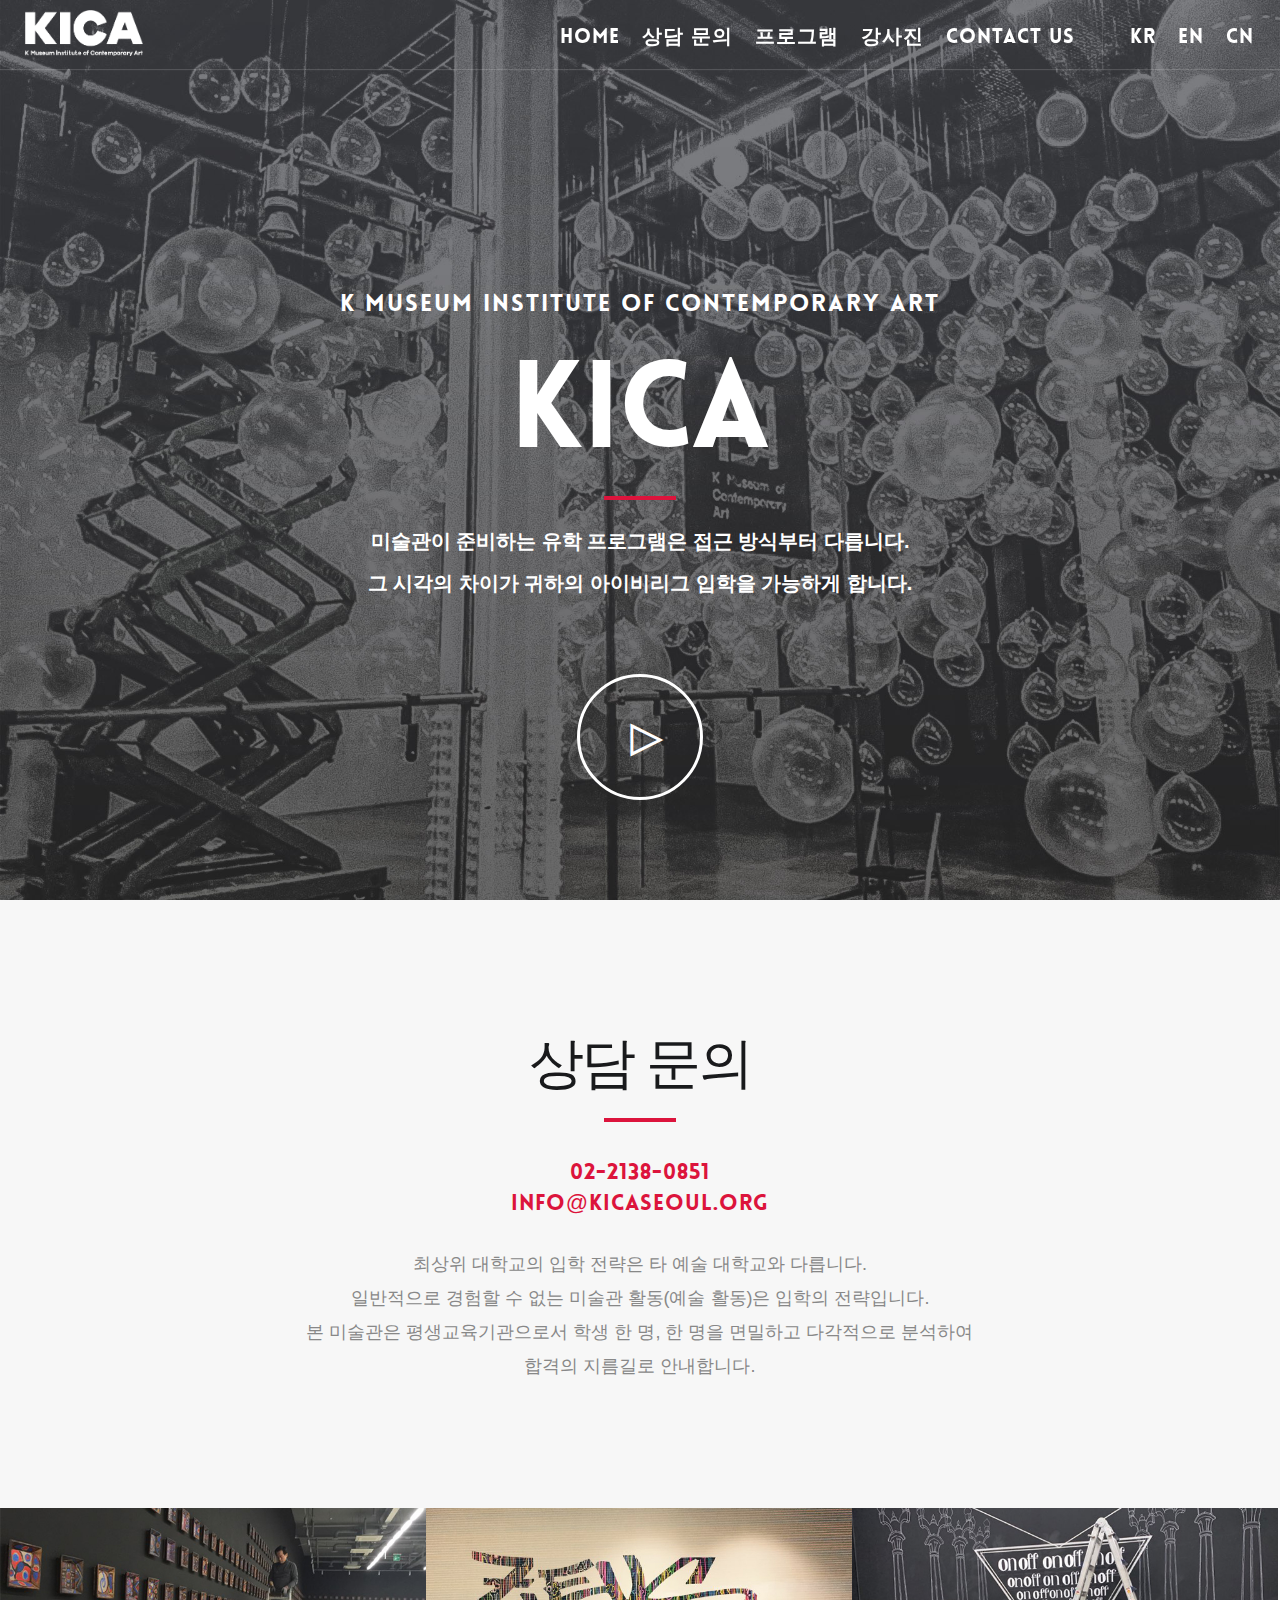
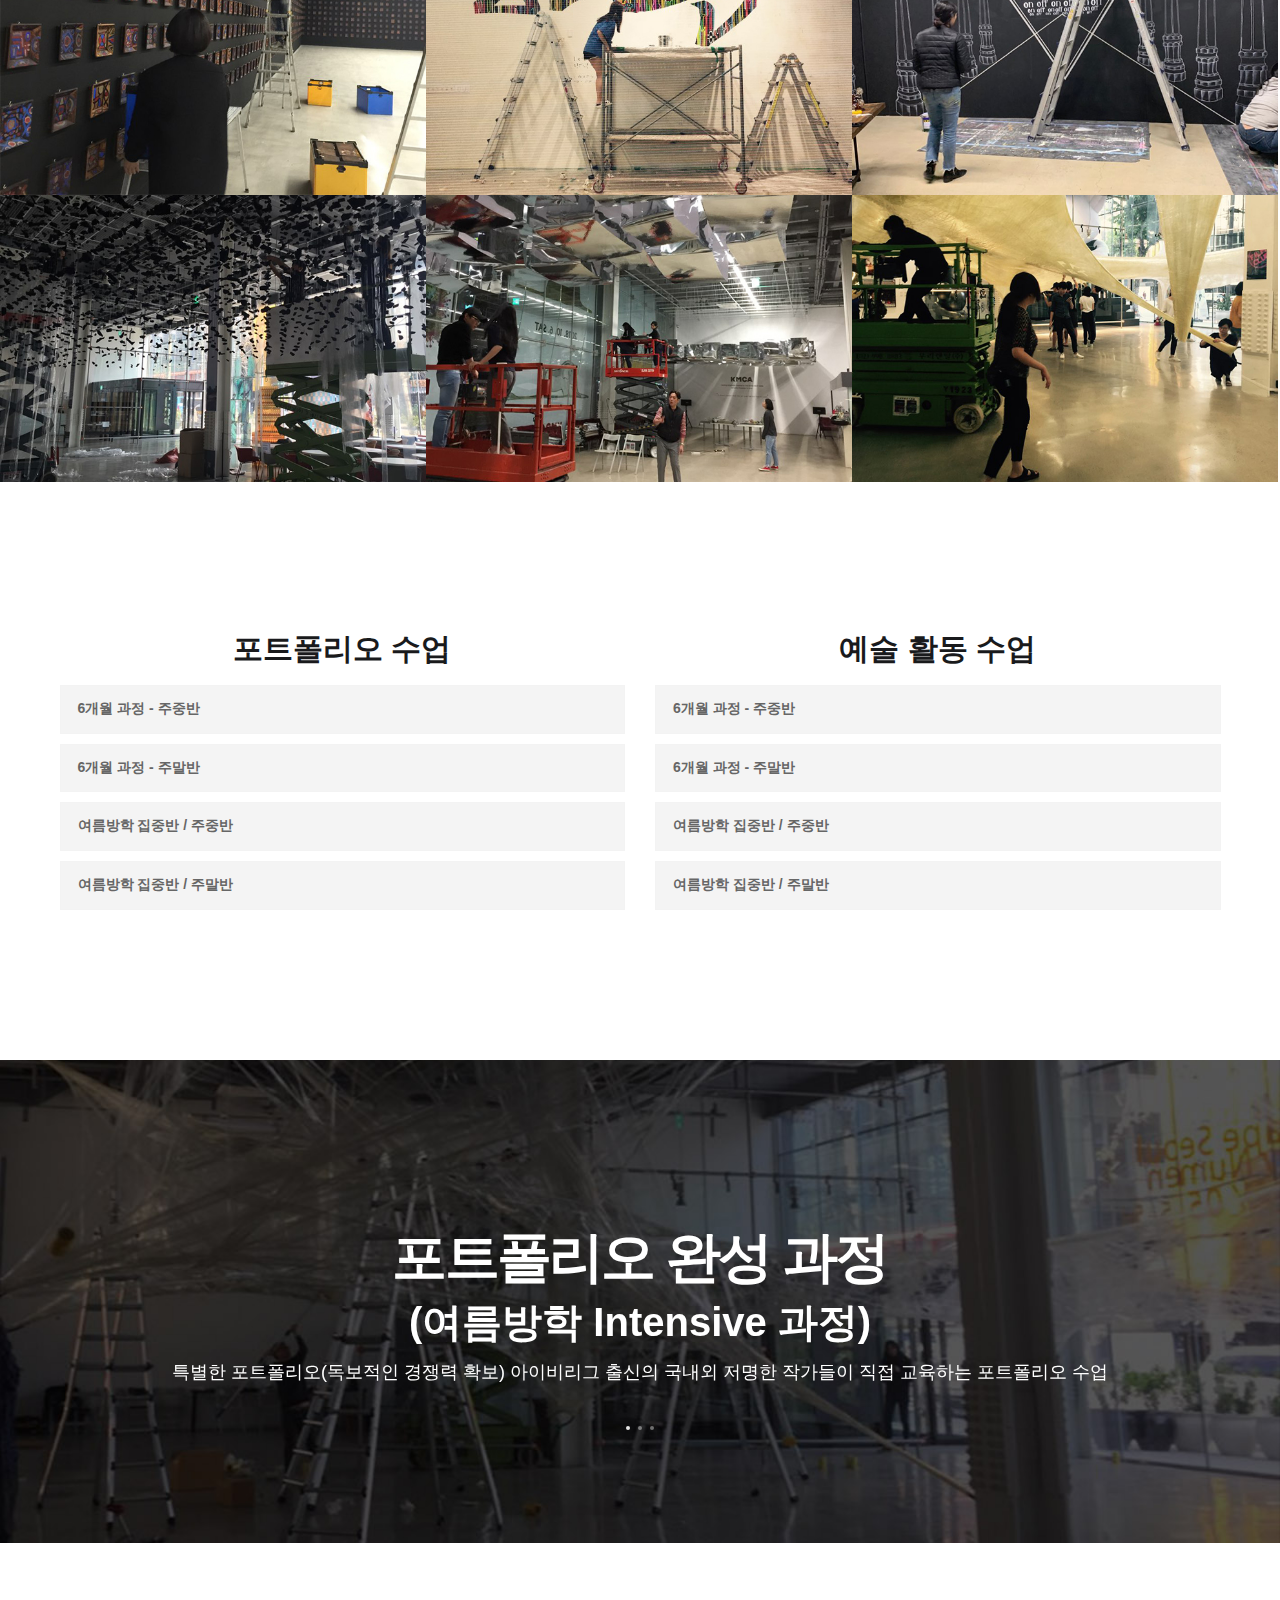
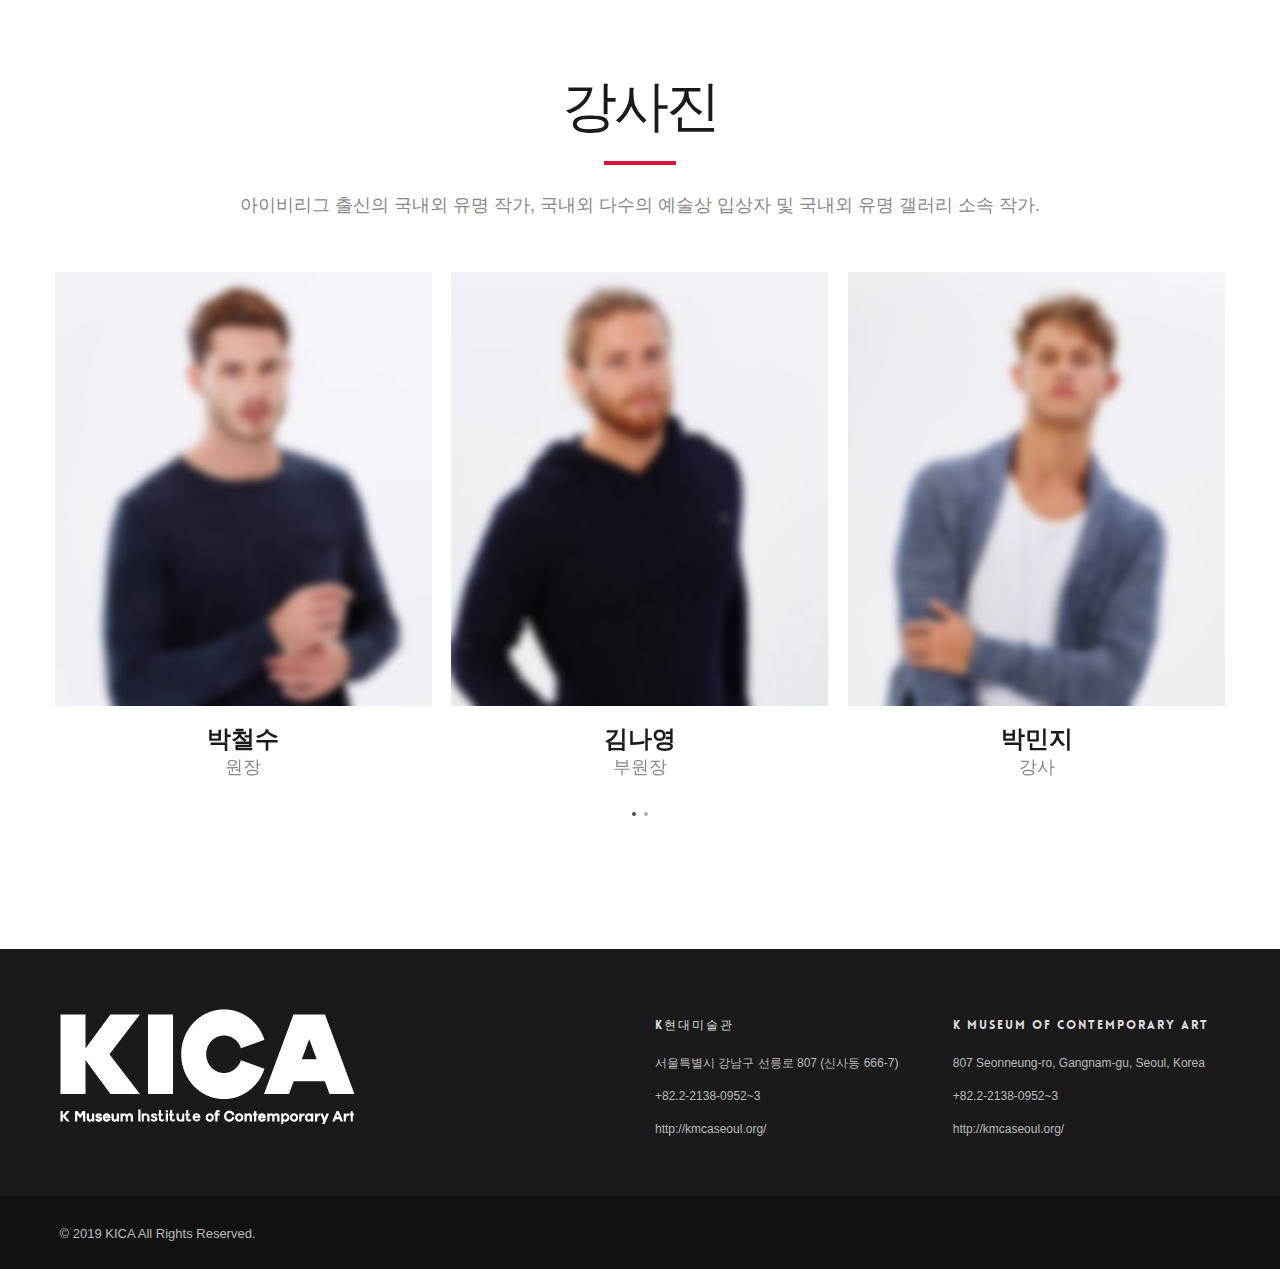
==== index.html @ a3a2d323 "190407 26" ====
<!DOCTYPE html>
<html lang="en">

<head>
  <meta charset="utf-8">
  <meta http-equiv="X-UA-Compatible" content="IE=edge">
  <meta name="viewport" content="width=device-width, initial-scale=1">
  <title>KICA SEOUL</title>
  <link href="img/assets/favicon.png" rel="icon" type="image/png">
  <link href="css/plugins.css" rel="stylesheet" type="text/css">
  <link href="css/theme.css" rel="stylesheet" type="text/css">

  <link href="css/et-line-icons.css" rel="stylesheet" type="text/css">
  <link href="css/themify-icons.css" rel="stylesheet" type="text/css">
  <link href="fonts/lovelo/stylesheet.css" rel="stylesheet" type="text/css">
  <link href='https://fonts.googleapis.com/css?family=Raleway:100,200,300,400%7COpen+Sans:400,300' rel='stylesheet' type='text/css'>
  <link href="css/custom.css" rel="stylesheet" type="text/css">
  <link href="css/colors/blue.css" id="color-scheme" rel="stylesheet" type="text/css">
</head>

<body>

  <!-- Start Header -->
  <nav class="navbar navbar-default fullwidth transparent">
    <div class="container">

      <div class="navbar-header">
        <div class="container">
          <button type="button" class="navbar-toggle collapsed" data-toggle="collapse" data-target="#navbar" aria-expanded="false" aria-controls="navbar">
            <span class="sr-only">Toggle navigation</span>
            <span class="icon-bar top-bar"></span>
            <span class="icon-bar middle-bar"></span>
            <span class="icon-bar bottom-bar"></span>
          </button>
          <a class="navbar-brand" href="#"><img src="img/assets/logo-white.png" class="logo-light" alt="#"><img src="img/assets/logo-black.png" class="logo-dark" alt="#"></a>
        </div>
      </div>

      <div id="navbar" class="navbar-collapse collapse">
        <div class="container">
          <ul class="nav navbar-nav menu-right">
            <li class=""><a href="#hero">HOME</a></li>
            <li class=""><a href="#request">상담 문의</a></li>
            <li class=""><a href="#program">프로그램</a></li>
            <li class=""><a href="#team">강사진</a></li>
            <li class=""><a href="#contact-us">CONTACT US</a></li>
            <li class="nav-separator"></li>
            <li class=""><a href="">KR</a></li>
            <li class=""><a href="">EN</a></li>
            <li class=""><a href="">CN</a></li>
          </ul>

        </div>
      </div>
    </div>
  </nav>
  <!-- End Header -->

  <!-- Page Hero -->
  <section id="hero" class="hero-fullscreen parallax bg-event">
    <div class="hero-container container">
      <div class="hero-content text-center">

        <div class="col-sm-12 mr-auto white text-center pt120 pt0-xs">
          <h5 class="subheading">K MUSEUM INSTITUTE OF CONTEMPORARY ART</h5>
          <h1 class="large mt20 mb20"><span class="bold">KICA</span></h1>
          <hr class="separator mb30">
          <h4 class="mb20 mb0-xs">미술관이 준비하는 유학 프로그램은 접근 방식부터 다릅니다.</h4>
          <h4 class="mb80 mb0-xs">그 시각의 차이가 귀하의 아이비리그 입학을 가능하게 합니다.</h4>
          <a href="https://www.youtube.com/watch?v=yJE7m0VB9oo" class="play-btn popup-video hidden-xs"><i class="ti-control-play"></i></a>
        </div>

      </div>
    </div>
  </section>
  <!-- End Page Hero -->

  <!-- Request -->
  <section id="request" class="pt120 pb120 bg-grey">
    <div class="container">
      <div class="row">
        <div class="col-md-8 mr-auto text-center">
          <h2>상담 문의</h2>
          <hr class="separator">
          <div class="icon-tabs-centered">
            <!-- <div class="col-sm-12 mr-auto text-center">
              <a href="#" class="btn btn-primary btn-lg btn-appear mt20 mb20" style="font-size:16px;font-weight: bold;"><span>신청하기<i class="ion-android-arrow-forward"></i></span></a>
            </div> -->
            <ul id="iconTabs" class="nav nav-tabs nav-tabs-center">
              <li class="active"><a href="#tab-i1" data-toggle="tab"><span>02-2138-0851<br>info@kicaseoul.org</span></a></li>
            </ul>
            <div id="myTabContent" class="tab-content">
              <div class="tab-pane fade active in" id="tab-i1" style="font-size:16px;!important">
                <p>최상위 대학교의 입학 전략은 타 예술 대학교와 다릅니다.</p>
                <p>일반적으로 경험할 수 없는 미술관 활동(예술 활동)은 입학의 전략입니다.</p>
                <p>본 미술관은 평생교육기관으로서 학생 한 명, 한 명을 면밀하고 다각적으로 분석하여
                  <p>합격의 지름길로 안내합니다.</p>
              </div>
            </div>
          </div>
        </div>
      </div>
    </div>
  </section>
  <!-- End Request -->

  <!-- Activity -->
  <section class="p0">
    <div class="container-fluid">
      <div class="row">

        <div class="portfolio-no-gutter-fullwidth cbp" id="js-grid-no-gutter">
          <div class="cbp-item print branding">
            <div class="cbp-caption-defaultWrap">
              <img src="img/portfolio/grid/1.jpg" alt="#">
            </div>
          </div>
          <div class="cbp-item web-design graphic">
            <div class="cbp-caption-defaultWrap">
              <img src="img/portfolio/grid/2.jpg" alt="#">
            </div>
          </div>
          <div class="cbp-item print branding">
            <div class="cbp-caption-defaultWrap">
              <img src="img/portfolio/grid/3.jpg" alt="#">
            </div>
          </div>
          <div class="cbp-item print branding">
            <div class="cbp-caption-defaultWrap">
              <img src="img/portfolio/grid/4.jpg" alt="#">
            </div>
          </div>
          <div class="cbp-item print graphic">
            <div class="cbp-caption-defaultWrap">
              <img src="img/portfolio/grid/5.jpg" alt="#">
            </div>
          </div>
          <div class="cbp-item print branding">
            <div class="cbp-caption-defaultWrap">
              <img src="img/portfolio/grid/6.jpg" alt="#">
            </div>
          </div>

        </div>

      </div>
    </div>
  </section>
  <!-- End Activity -->

  <!-- Program -->
  <section id="program" class="pt100 pb100">
    <div class="container">
      <div class="row">

        <div class="col-md-6 mt40 mb40">
          <div class="text-center mb20">
            <h3 style="font-weight:bold;">포트폴리오 수업</h3>
          </div>
          <div class="panel-group accordian-style1 mb0" id="accordion">
            <!-- First Panel -->

            <div class="panel panel-default">
              <div class="panel-heading">
                <button class="panel-title collapsed" data-toggle="collapse" data-target="#collapse55">
                  6개월 과정 - 주중반
                </button>
              </div>
              <div id="collapse55" class="panel-collapse collapse">
                <div class="panel-body">
                  <table class="tg">
                    <tr>
                      <th class="tg-uqo3">수업</th>
                      <th class="tg-uqo3" colspan="2">기간</th>
                      <th class="tg-uqo3">시간</th>
                      <th class="tg-uqo3">대상</th>
                    </tr>
                    <tr>
                      <td class="tg-baqh">기본 탐구 수업</td>
                      <td class="tg-baqh">5월</td>
                      <td class="tg-baqh">월 - 금</td>
                      <td class="tg-baqh">19:00 - 22:00</td>
                      <td class="tg-baqh"></td>
                    </tr>
                    <tr>
                      <td class="tg-baqh">리서치 및 향상 수업</td>
                      <td class="tg-baqh">6월</td>
                      <td class="tg-baqh">월 - 금</td>
                      <td class="tg-baqh">19:00 - 22:00</td>
                      <td class="tg-baqh"></td>
                    </tr>
                    <tr>
                      <td class="tg-baqh">매체 집중 연구 수업</td>
                      <td class="tg-baqh">7, 8월</td>
                      <td class="tg-baqh">월 - 금</td>
                      <td class="tg-baqh">19:00 - 22:00</td>
                      <td class="tg-baqh"></td>
                    </tr>
                    <tr>
                      <td class="tg-baqh">포트폴리오 수업</td>
                      <td class="tg-baqh">9, 10월</td>
                      <td class="tg-baqh">월 - 금</td>
                      <td class="tg-baqh">19:00 - 22:00</td>
                      <td class="tg-baqh"></td>
                    </tr>
                  </table>
                </div>
              </div>
            </div>

            <!-- Second Panel -->
            <div class="panel panel-default">
              <div class="panel-heading">
                <button class="panel-title collapsed" data-toggle="collapse" data-target="#collapse65">
                  6개월 과정 - 주말반
                </button>
              </div>
              <div id="collapse65" class="panel-collapse collapse">
                <div class="panel-body">
                  <table class="tg">
                    <tr>
                      <th class="tg-uqo3">수업</th>
                      <th class="tg-uqo3" colspan="2">기간</th>
                      <th class="tg-uqo3">시간</th>
                      <th class="tg-uqo3">대상</th>
                    </tr>
                    <tr>
                      <td class="tg-baqh">기본 탐구 수업</td>
                      <td class="tg-baqh">5월</td>
                      <td class="tg-baqh">토, 일</td>
                      <td class="tg-baqh">11:00 - 19:00</td>
                      <td class="tg-baqh"></td>
                    </tr>
                    <tr>
                      <td class="tg-baqh">리서치 및 향상 수업</td>
                      <td class="tg-baqh">6월</td>
                      <td class="tg-baqh">토, 일</td>
                      <td class="tg-baqh">11:00 - 19:00</td>
                      <td class="tg-baqh"></td>
                    </tr>
                    <tr>
                      <td class="tg-baqh">매체 집중 연구 수업</td>
                      <td class="tg-baqh">7, 8월</td>
                      <td class="tg-baqh">토, 일</td>
                      <td class="tg-baqh">11:00 - 19:00</td>
                      <td class="tg-baqh"></td>
                    </tr>
                    <tr>
                      <td class="tg-baqh">포트폴리오 수업</td>
                      <td class="tg-baqh">9, 10월</td>
                      <td class="tg-baqh">토, 일</td>
                      <td class="tg-baqh">11:00 - 19:00</td>
                      <td class="tg-baqh"></td>
                    </tr>
                  </table>
                </div>
              </div>
            </div>

            <!-- Third Panel -->
            <div class="panel panel-default">
              <div class="panel-heading">
                <button class="panel-title collapsed" data-toggle="collapse" data-target="#collapse75">
                  여름방학 집중반 / 주중반
                </button>
              </div>
              <div id="collapse75" class="panel-collapse collapse">
                <div class="panel-body">
                  <table class="tg">
                    <tr>
                      <th class="tg-uqo3">수업</th>
                      <th class="tg-uqo3" colspan="2">기간</th>
                      <th class="tg-uqo3">시간</th>
                      <th class="tg-uqo3">대상</th>
                    </tr>
                    <tr>
                      <td class="tg-baqh">기본 탐구 수업</td>
                      <td class="tg-baqh">7월(2주)</td>
                      <td class="tg-baqh">월 - 금</td>
                      <td class="tg-baqh">19:00 - 23:00</td>
                      <td class="tg-baqh"></td>
                    </tr>
                    <tr>
                      <td class="tg-baqh">리서치 및 향상 수업</td>
                      <td class="tg-baqh">7월(2주)</td>
                      <td class="tg-baqh">월 - 금</td>
                      <td class="tg-baqh">19:00 - 23:00</td>
                      <td class="tg-baqh"></td>
                    </tr>
                    <tr>
                      <td class="tg-baqh">매체 집중 연구 수업</td>
                      <td class="tg-baqh">8월(2주)</td>
                      <td class="tg-baqh">월 - 금</td>
                      <td class="tg-baqh">19:00 - 23:00</td>
                      <td class="tg-baqh"></td>
                    </tr>
                    <tr>
                      <td class="tg-baqh">포트폴리오 수업</td>
                      <td class="tg-baqh">8월(2주)</td>
                      <td class="tg-baqh">월 - 금</td>
                      <td class="tg-baqh">19:00 - 23:00</td>
                      <td class="tg-baqh"></td>
                    </tr>
                  </table>
                </div>
              </div>
            </div>

            <!-- Fourth Panel -->
            <div class="panel panel-default">
              <div class="panel-heading">
                <button class="panel-title collapsed" data-toggle="collapse" data-target="#collapse85">
                  여름방학 집중반 / 주말반
                </button>
              </div>
              <div id="collapse85" class="panel-collapse collapse">
                <div class="panel-body">
                  <table class="tg">
                    <tr>
                      <th class="tg-uqo3">수업</th>
                      <th class="tg-uqo3" colspan="2">기간</th>
                      <th class="tg-uqo3">시간</th>
                      <th class="tg-uqo3">대상</th>
                    </tr>
                    <tr>
                      <td class="tg-baqh">기본 탐구 수업</td>
                      <td class="tg-baqh">7월(2주)</td>
                      <td class="tg-baqh">토, 일</td>
                      <td class="tg-baqh">10:00 - 20:00</td>
                      <td class="tg-baqh"></td>
                    </tr>
                    <tr>
                      <td class="tg-baqh">리서치 및 향상 수업</td>
                      <td class="tg-baqh">7월(2주)</td>
                      <td class="tg-baqh">토, 일</td>
                      <td class="tg-baqh">10:00 - 20:00</td>
                      <td class="tg-baqh"></td>
                    </tr>
                    <tr>
                      <td class="tg-baqh">매체 집중 연구 수업</td>
                      <td class="tg-baqh">8월(2주)</td>
                      <td class="tg-baqh">토, 일</td>
                      <td class="tg-baqh">10:00 - 20:00</td>
                      <td class="tg-baqh"></td>
                    </tr>
                    <tr>
                      <td class="tg-baqh">포트폴리오 수업</td>
                      <td class="tg-baqh">8월(2주)</td>
                      <td class="tg-baqh">토, 일</td>
                      <td class="tg-baqh">10:00 - 20:00</td>
                      <td class="tg-baqh"></td>
                    </tr>
                  </table>
                </div>
              </div>
            </div>
          </div>

        </div>

        <div class="col-md-6 mt40 mb40">
          <div class="panel-group accordian-style1 mb0" id="accordion">
            <div class="text-center mb20">
              <h3 style="font-weight:bold;">예술 활동 수업</h3>
            </div>
            <!-- First Panel -->
            <div class="panel panel-default">
              <div class="panel-heading">
                <button class="panel-title collapsed" data-toggle="collapse" data-target="#collapseOne">
                  6개월 과정 - 주중반
                </button>
              </div>
              <div id="collapseOne" class="panel-collapse collapse">
                <div class="panel-body">
                  <table class="tg">
                    <tr>
                      <th class="tg-uqo3">수업</th>
                      <th class="tg-uqo3" colspan="2">기간</th>
                      <th class="tg-uqo3">시간</th>
                      <th class="tg-uqo3">대상</th>
                    </tr>
                    <tr>
                      <td class="tg-baqh">인턴쉽 수업</td>
                      <td class="tg-baqh">5월</td>
                      <td class="tg-baqh">화</td>
                      <td class="tg-baqh">22:00 - 23:00</td>
                      <td class="tg-baqh"></td>
                    </tr>
                    <tr>
                      <td class="tg-baqh">도슨트 수업</td>
                      <td class="tg-baqh">6월</td>
                      <td class="tg-baqh">목</td>
                      <td class="tg-baqh">22:00 - 23:00</td>
                      <td class="tg-baqh"></td>
                    </tr>
                    <tr>
                      <td class="tg-baqh">전시참여 수업</td>
                      <td class="tg-baqh">7, 8월</td>
                      <td class="tg-baqh">월, 수</td>
                      <td class="tg-baqh">22:00 - 23:00</td>
                      <td class="tg-baqh"></td>
                    </tr>
                    <tr>
                      <td class="tg-baqh">전시 기획 수업</td>
                      <td class="tg-baqh">9, 10월</td>
                      <td class="tg-baqh">금</td>
                      <td class="tg-baqh">22:00 - 23:00</td>
                      <td class="tg-baqh"></td>
                    </tr>
                  </table>
                </div>
              </div>
            </div>

            <!-- Second Panel -->
            <div class="panel panel-default">
              <div class="panel-heading">
                <button class="panel-title collapsed" data-toggle="collapse" data-target="#collapseTwo">
                  6개월 과정 - 주말반
                </button>
              </div>
              <div id="collapseTwo" class="panel-collapse collapse">
                <div class="panel-body">
                  <table class="tg">
                    <tr>
                      <th class="tg-uqo3">수업</th>
                      <th class="tg-uqo3" colspan="2">기간</th>
                      <th class="tg-uqo3">시간</th>
                      <th class="tg-uqo3">대상</th>
                    </tr>
                    <tr>
                      <td class="tg-baqh">인턴쉽 수업</td>
                      <td class="tg-baqh">5월</td>
                      <td class="tg-baqh">토</td>
                      <td class="tg-baqh">19:00 - 20:00</td>
                      <td class="tg-baqh"></td>
                    </tr>
                    <tr>
                      <td class="tg-baqh">도슨트 수업</td>
                      <td class="tg-baqh">6월</td>
                      <td class="tg-baqh">일</td>
                      <td class="tg-baqh">19:00 - 20:00</td>
                      <td class="tg-baqh"></td>
                    </tr>
                    <tr>
                      <td class="tg-baqh">전시참여 수업</td>
                      <td class="tg-baqh">7, 8월</td>
                      <td class="tg-baqh">토</td>
                      <td class="tg-baqh">19:00 - 20:00</td>
                      <td class="tg-baqh"></td>
                    </tr>
                    <tr>
                      <td class="tg-baqh">전시 기획 수업</td>
                      <td class="tg-baqh">9, 10월</td>
                      <td class="tg-baqh">일</td>
                      <td class="tg-baqh">19:00 - 20:00</td>
                      <td class="tg-baqh"></td>
                    </tr>
                  </table>
                </div>
              </div>
            </div>

            <!-- Third Panel -->
            <div class="panel panel-default">
              <div class="panel-heading">
                <button class="panel-title collapsed" data-toggle="collapse" data-target="#collapseThree">
                  여름방학 집중반 / 주중반
                </button>
              </div>
              <div id="collapseThree" class="panel-collapse collapse">
                <div class="panel-body">
                  <table class="tg">
                    <tr>
                      <th class="tg-uqo3">수업</th>
                      <th class="tg-uqo3" colspan="2">기간</th>
                      <th class="tg-uqo3">시간</th>
                      <th class="tg-uqo3">대상</th>
                    </tr>
                    <tr>
                      <td class="tg-baqh">인턴쉽 수업</td>
                      <td class="tg-baqh">7, 8월</td>
                      <td class="tg-baqh">화</td>
                      <td class="tg-baqh">18:00 - 19:00</td>
                      <td class="tg-baqh"></td>
                    </tr>
                    <tr>
                      <td class="tg-baqh">도슨트 수업</td>
                      <td class="tg-baqh">7, 8월</td>
                      <td class="tg-baqh">목</td>
                      <td class="tg-baqh">18:00 - 19:00</td>
                      <td class="tg-baqh"></td>
                    </tr>
                    <tr>
                      <td class="tg-baqh">전시참여 수업</td>
                      <td class="tg-baqh">7, 8월</td>
                      <td class="tg-baqh">월, 수</td>
                      <td class="tg-baqh">18:00 - 19:00</td>
                      <td class="tg-baqh"></td>
                    </tr>
                    <tr>
                      <td class="tg-baqh">전시 기획 수업</td>
                      <td class="tg-baqh">7, 8월</td>
                      <td class="tg-baqh">금</td>
                      <td class="tg-baqh">18:00 - 19:00</td>
                      <td class="tg-baqh"></td>
                    </tr>
                  </table>




                </div>
              </div>
            </div>

            <!-- Fourth Panel -->
            <div class="panel panel-default">
              <div class="panel-heading">
                <button class="panel-title collapsed" data-toggle="collapse" data-target="#collapseFour">
                  여름방학 집중반 / 주말반
                </button>
              </div>
              <div id="collapseFour" class="panel-collapse collapse">
                <div class="panel-body">
                  <table class="tg">
                    <tr>
                      <th class="tg-uqo3">수업</th>
                      <th class="tg-uqo3" colspan="2">기간</th>
                      <th class="tg-uqo3">시간</th>
                      <th class="tg-uqo3">대상</th>
                    </tr>
                    <tr>
                      <td class="tg-baqh">인턴쉽 수업</td>
                      <td class="tg-baqh">7, 8월</td>
                      <td class="tg-baqh">토</td>
                      <td class="tg-baqh">20:00 - 21:00</td>
                      <td class="tg-baqh"></td>
                    </tr>
                    <tr>
                      <td class="tg-baqh">도슨트 수업</td>
                      <td class="tg-baqh">7, 8월</td>
                      <td class="tg-baqh">일</td>
                      <td class="tg-baqh">20:00 - 21:00</td>
                      <td class="tg-baqh"></td>
                    </tr>
                    <tr>
                      <td class="tg-baqh">전시참여 수업</td>
                      <td class="tg-baqh">7, 8월</td>
                      <td class="tg-baqh">토</td>
                      <td class="tg-baqh">20:00 - 21:00</td>
                      <td class="tg-baqh"></td>
                    </tr>
                    <tr>
                      <td class="tg-baqh">전시 기획 수업</td>
                      <td class="tg-baqh">7, 8월</td>
                      <td class="tg-baqh">일</td>
                      <td class="tg-baqh">20:00 - 21:00</td>
                      <td class="tg-baqh"></td>
                    </tr>
                  </table>
                </div>
              </div>
            </div>

          </div>
        </div>

      </div>
    </div>

  </section>
  <!-- End Program -->

  <!-- Course -->
  <section class="parallax bg-app">
    <div class="container">
      <div class="row">
        <div class="col-md-10 mr-auto">
          <div class="testimonials white owl-carousel">
            <div>
              <h2 class="mb10">포트폴리오 완성 과정</h2>
              <h3>(여름방학 Intensive 과정)</h3>
              <p>특별한 포트폴리오(독보적인 경쟁력 확보) 아이비리그 출신의 국내외 저명한 작가들이 직접 교육하는 포트폴리오 수업</p>
            </div>
            <div>
              <h2 class="mb10">EIP (EXIBITION INSIDER PROGRAM)</h2>
              <p>KMCA 에서만 가능한 대외활동, EIP 대외활동 전시회를 직접 기획하고, 작가로 출품할 수 있는 특별한 활동을 제공합니다.</p>
            </div>
            <div>
              <h2 class="mb10">입학 이후 관리</h2>
              <p>우리 학생이 동시대의 예술작가로 데뷔하게 됩니다. 단순히 입학까지가 목표가 아닌 입학 이후의 학과 과정의 모든 전반적인 설계를 도와드립니다. 입학 후 방학시즌에 미술관에서 실시하는 인턴쉽, 도슨트 프로그램을 통해 활발한 직업 활동의 기회를 드립니다. 이는 향후 졸업 이후의 인생의 방향까지 설계 및 책임을 지고자 합니다.</p>
            </div>
          </div>
        </div>

      </div>
    </div>
  </section>
  <!-- End Course -->

  <!-- Team -->
  <section id="team" class="pt130 pb120">
    <div class="container">
      <div class="row">

        <div class="col-md-12 section-heading">
          <h2>강사진</h2>
          <hr class="separator">
          <p>아이비리그 출신의 국내외 유명 작가, 국내외 다수의 예술상 입상자 및 국내외 유명 갤러리 소속 작가.</p>
        </div>

        <div class="team-slider owl-carousel dark-pagination event-speakers">
          <div class="team">
            <div class="team-container">
              <div class="team-image">
                <img src="img/team/1.jpg" class="img-responsive" alt="" />
              </div>

            </div>
            <h4>박철수</h4>
            <p>원장</p>
          </div>
          <div class="team">
            <div class="team-container">
              <div class="team-image">
                <img src="img/team/2.jpg" class="img-responsive" alt="" />
              </div>
            </div>
            <h4>김나영</h4>
            <p>부원장</p>
          </div>
          <div class="team">
            <div class="team-container">
              <div class="team-image">
                <img src="img/team/3.jpg" class="img-responsive" alt="" />
              </div>
            </div>
            <h4>박민지</h4>
            <p>강사</p>
          </div>
          <div class="team">
            <div class="team-container">
              <div class="team-image">
                <img src="img/team/4.jpg" class="img-responsive" alt="" />
              </div>
            </div>
            <h4>김수현</h4>
            <p>강사</p>
          </div>
          <div class="team">
            <div class="team-container">
              <div class="team-image">
                <img src="img/team/5.jpg" class="img-responsive" alt="" />
              </div>
            </div>
            <h4>박재욱</h4>
            <p>강사</p>
          </div>
          <div class="team">
            <div class="team-container">
              <div class="team-image">
                <img src="img/team/6.jpg" class="img-responsive" alt="" />
              </div>
            </div>
            <h4>김설희</h4>
            <p>강사</p>
          </div>

        </div>

      </div>
    </div>
  </section>
  <!-- End Team -->

  <section id="contact-us">
    <!-- Footer One -->
    <footer id="footer-1">
      <div class="footer-columns">
        <div class="container">
          <div class="row">
            <div class="col-md-3">
              <img src="img/assets/logo-white.png" class="logo-light" alt="#">
            </div>
            <div class="col-md-3"></div>
            <div class="col-md-3">
              <h4 class="subheading">K현대미술관</h4>
              <p>서울특별시 강남구 선릉로 807 (신사동 666-7)</p>
              <p>+82.2-2138-0952~3</p>
              <p>http://kmcaseoul.org/</p>
            </div>
            <div class="col-md-3">
              <h4 class="subheading">K Museum of Contemporary Art</h4>
              <p>807 Seonneung-ro, Gangnam-gu, Seoul, Korea</p>
              <p>+82.2-2138-0952~3</p>
              <p>http://kmcaseoul.org/</p>
            </div>
          </div>
        </div>
      </div>

      <div class="footer-copyright">
        <div class="container">
          <div class="row">

            <div class="col-md-6 col-sm-12">
              <p>© 2019 <a href="index.html" class="logo">KICA</a> All Rights Reserved. </p>
            </div>
            <div class="col-md-6 col-sm-12">
              <ul class="social-icons">
                <li><a href="#"><i class="icon ion-social-facebook"></i></a></li>
                <li><a href="#"><i class="icon ion-social-youtube"></i></a></li>
                <li><a href="#"><i class="icon ion-social-instagram"></i></a></li>
              </ul>
            </div>
          </div>
        </div>
      </div>
    </footer>
  </section>

  <!-- End Footer One -->

  <!-- Start Back To Top -->
  <a id="back-to-top"><i class="icon ion-chevron-up"></i></a>
  <!-- End Back To Top -->

  <!-- Scripts -->
  <script src="js/jquery.min.js"></script>
  <script src="js/plugins.js"></script>
  <script src="js/scripts.js"></script>
  <script>
    $("nav").find("a").click(function(e) {
      e.preventDefault();
      var section = $(this).attr("href");
      $("html, body").animate({
        scrollTop: $(section).offset().top
      });
    });
  </script>
</body>

</html>
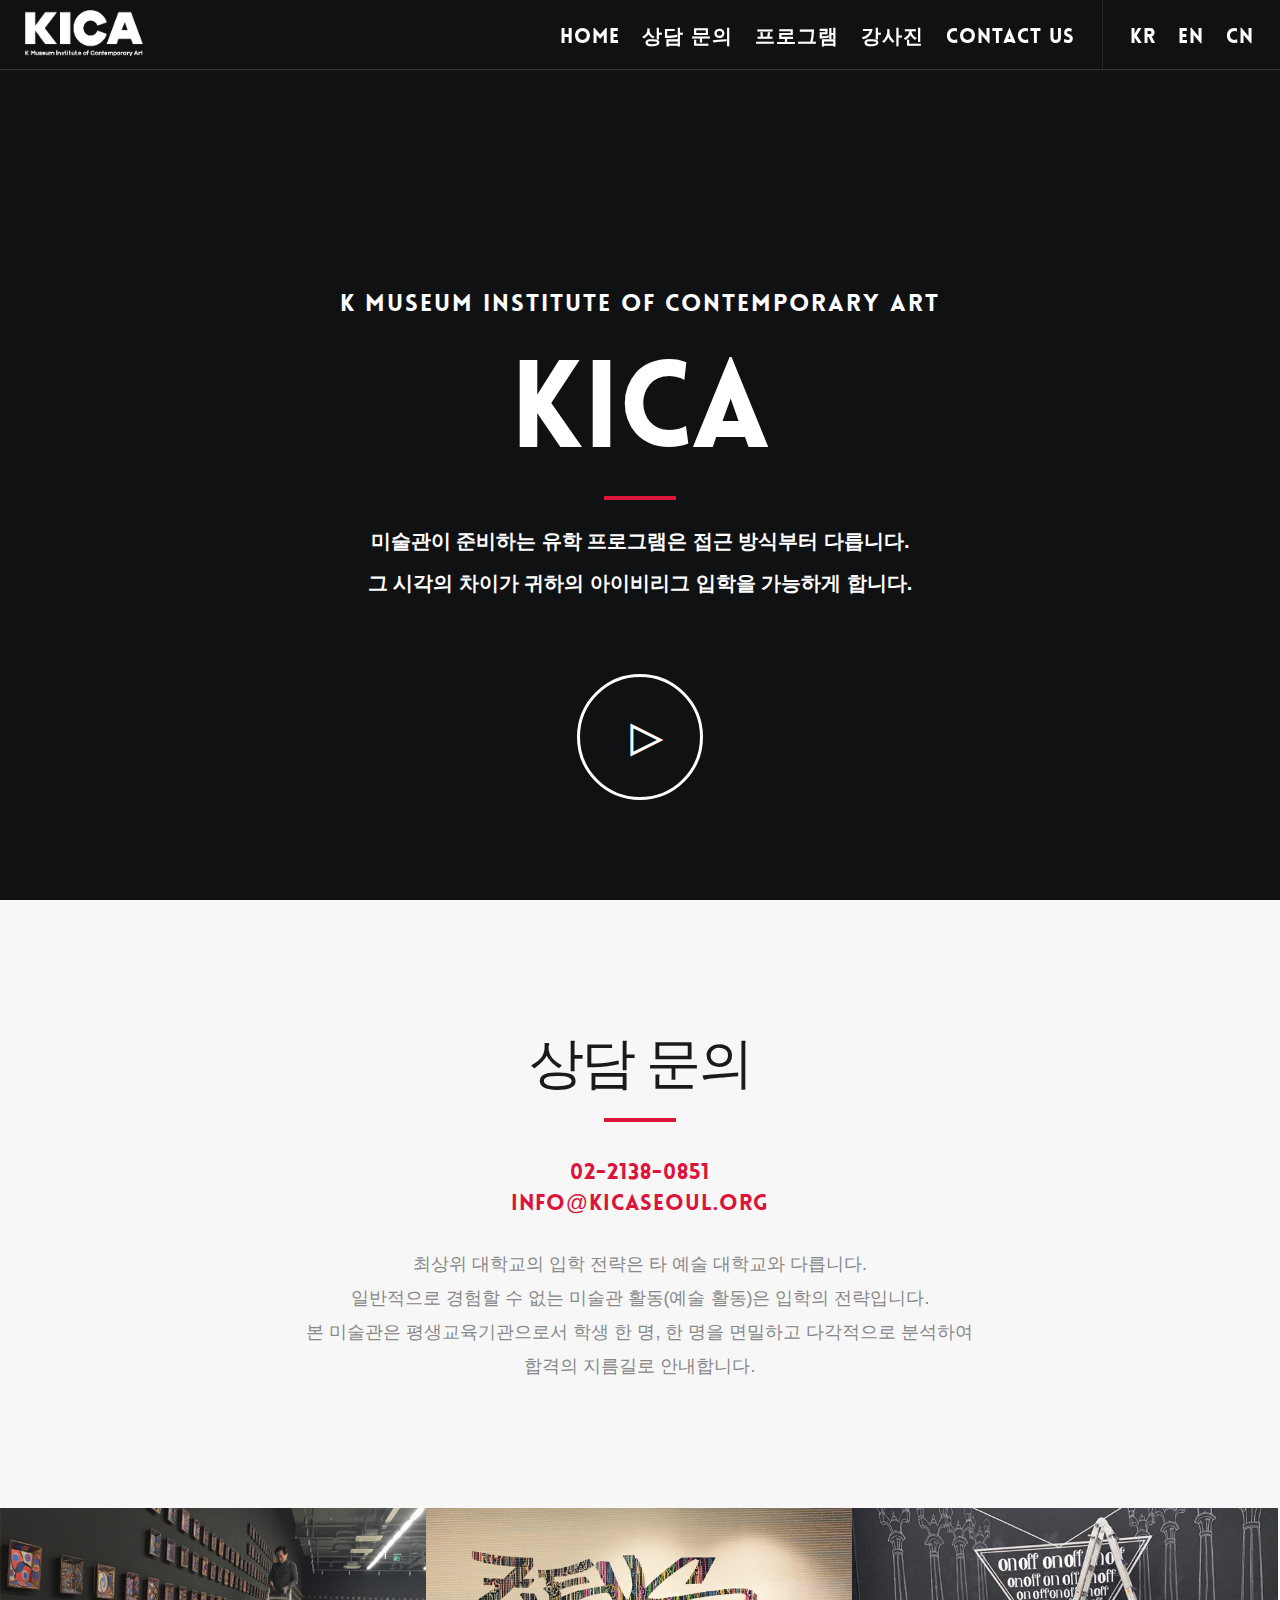
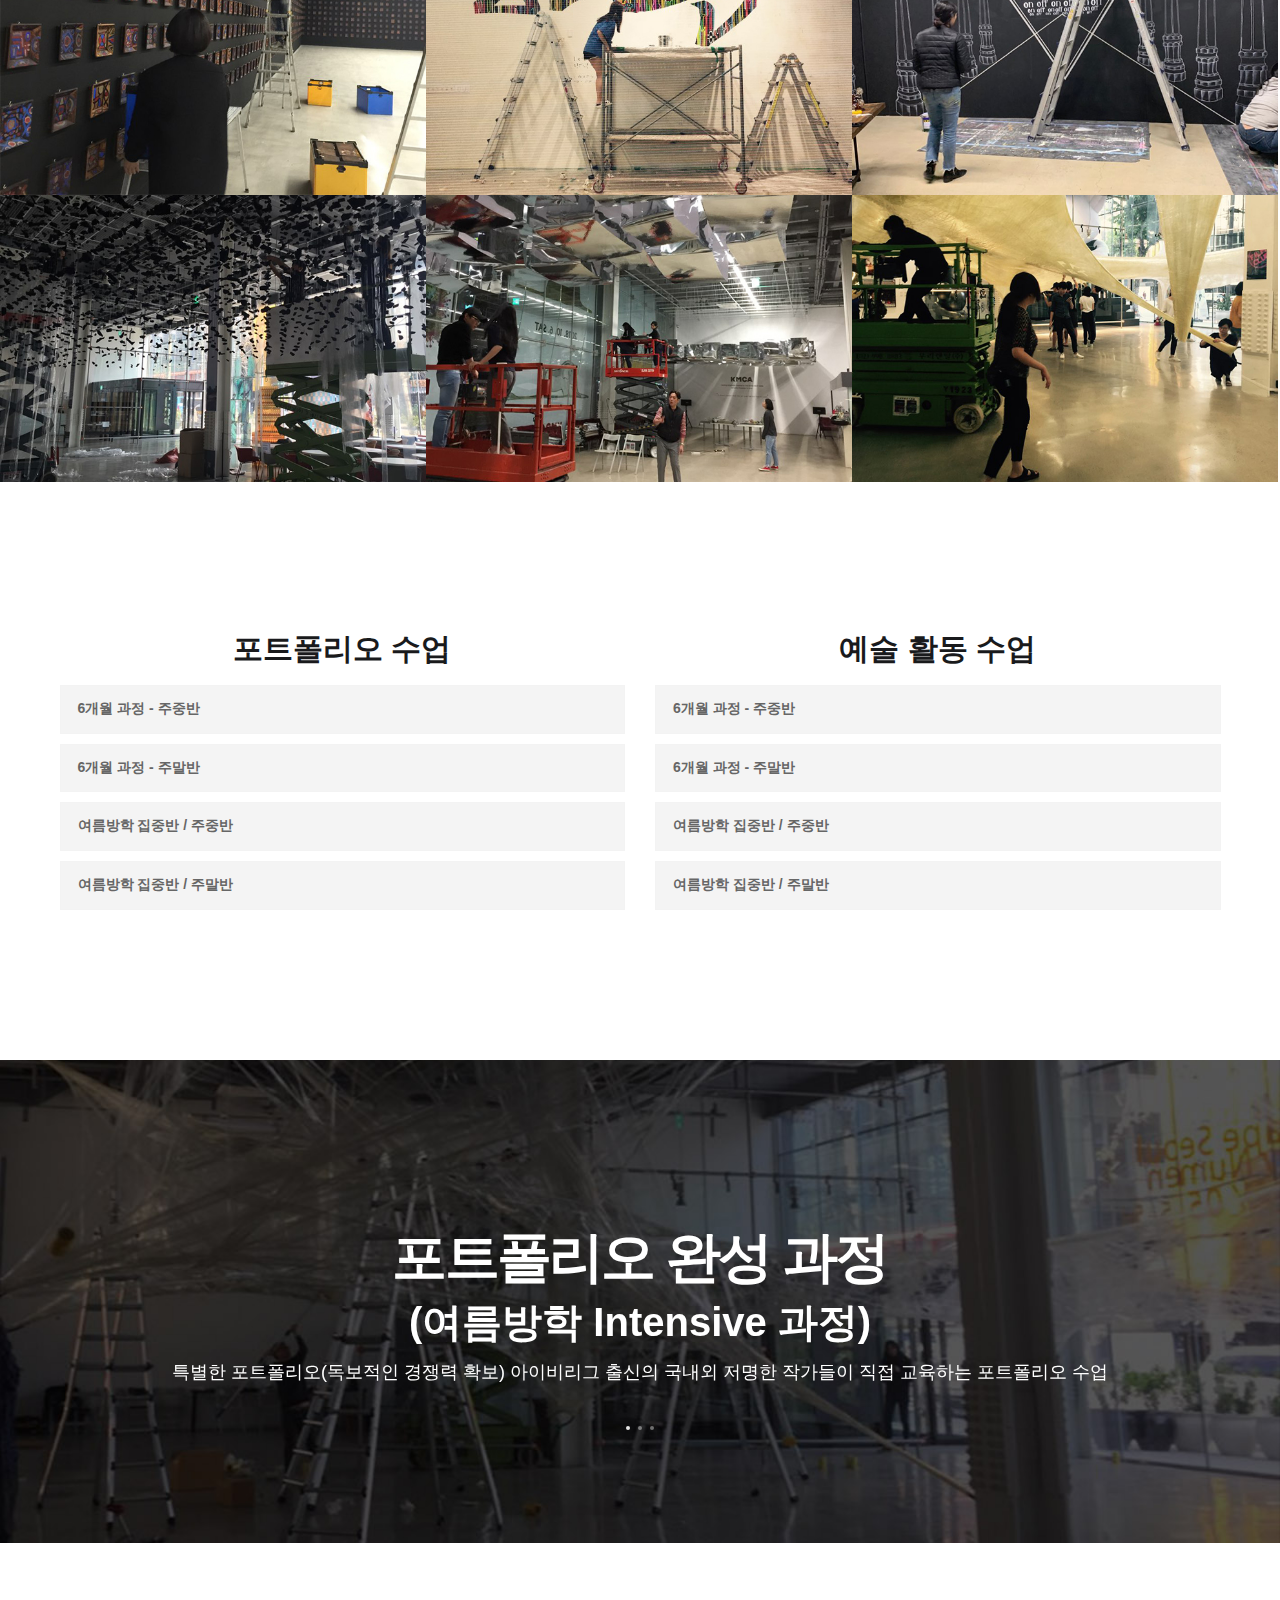
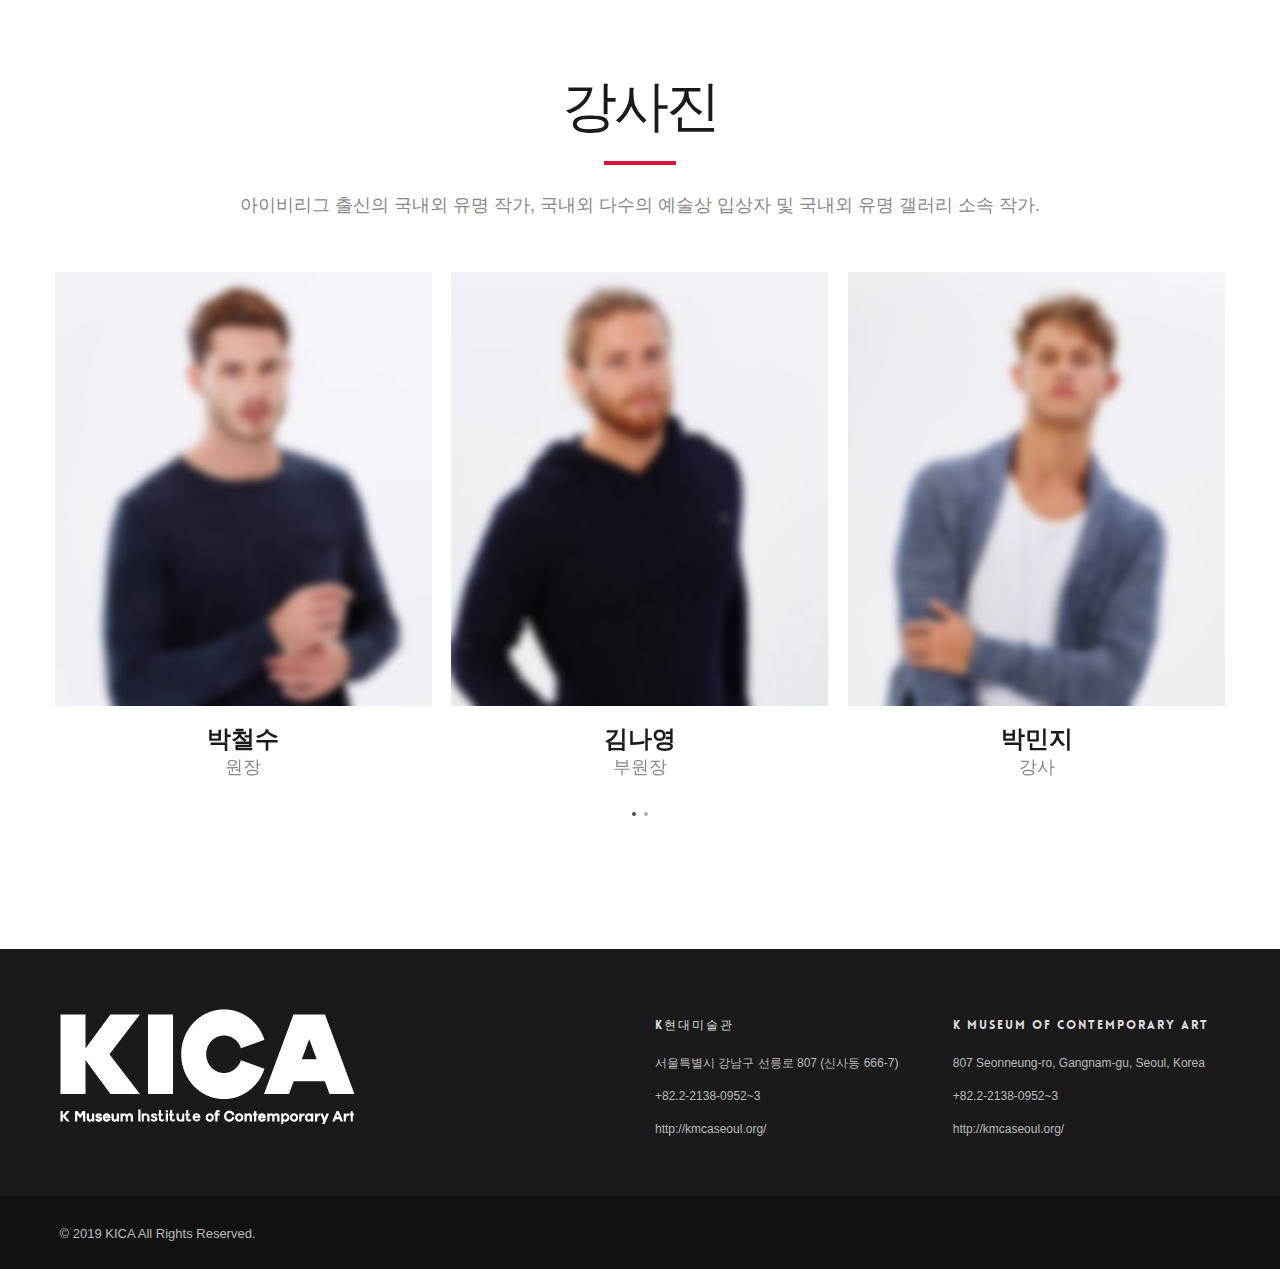
==== commit 38c63a70: "20190408 2" ====
--- a/index.html
+++ b/index.html
@@ -57,7 +57,7 @@
   <!-- End Header -->
 
   <!-- Page Hero -->
-  <section id="hero" class="hero-fullscreen parallax bg-event">
+  <section id="hero" class="hero-fullscreen parallax">
     <div class="hero-container container">
       <div class="hero-content text-center">
 
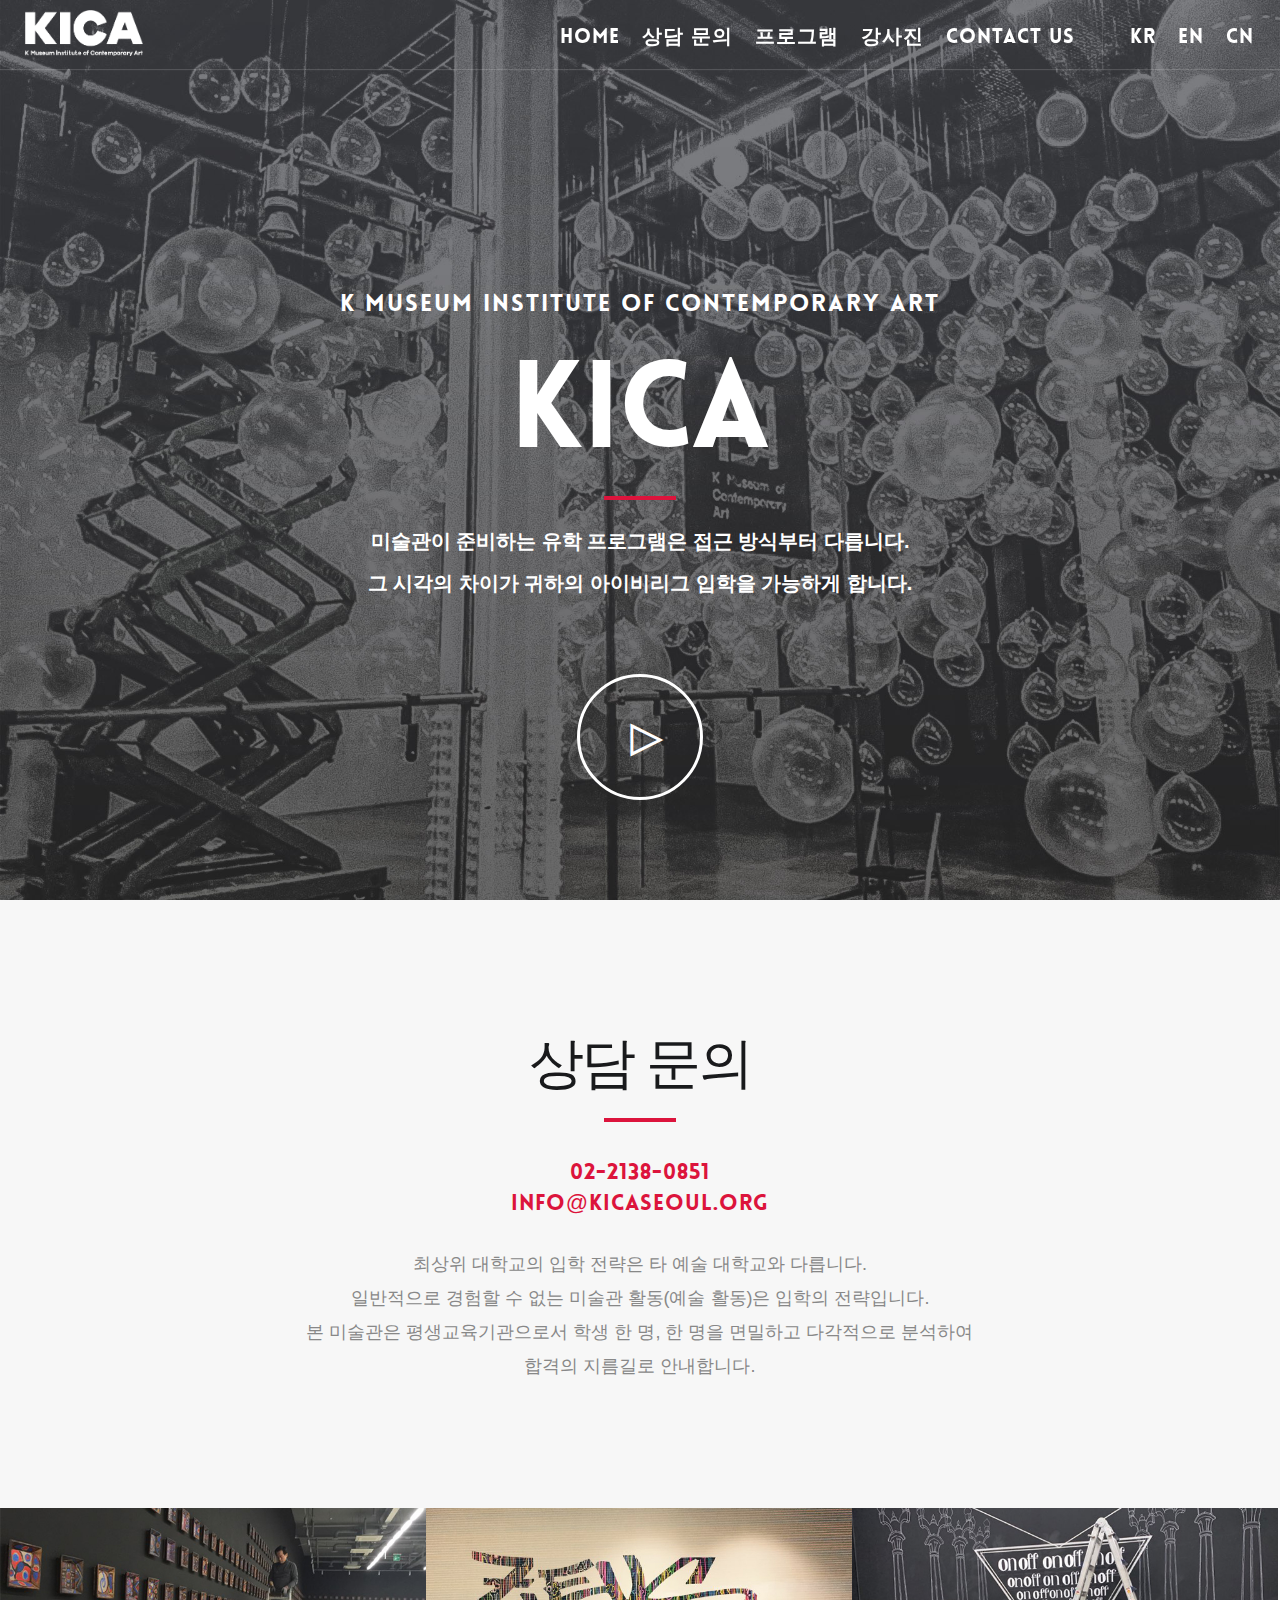
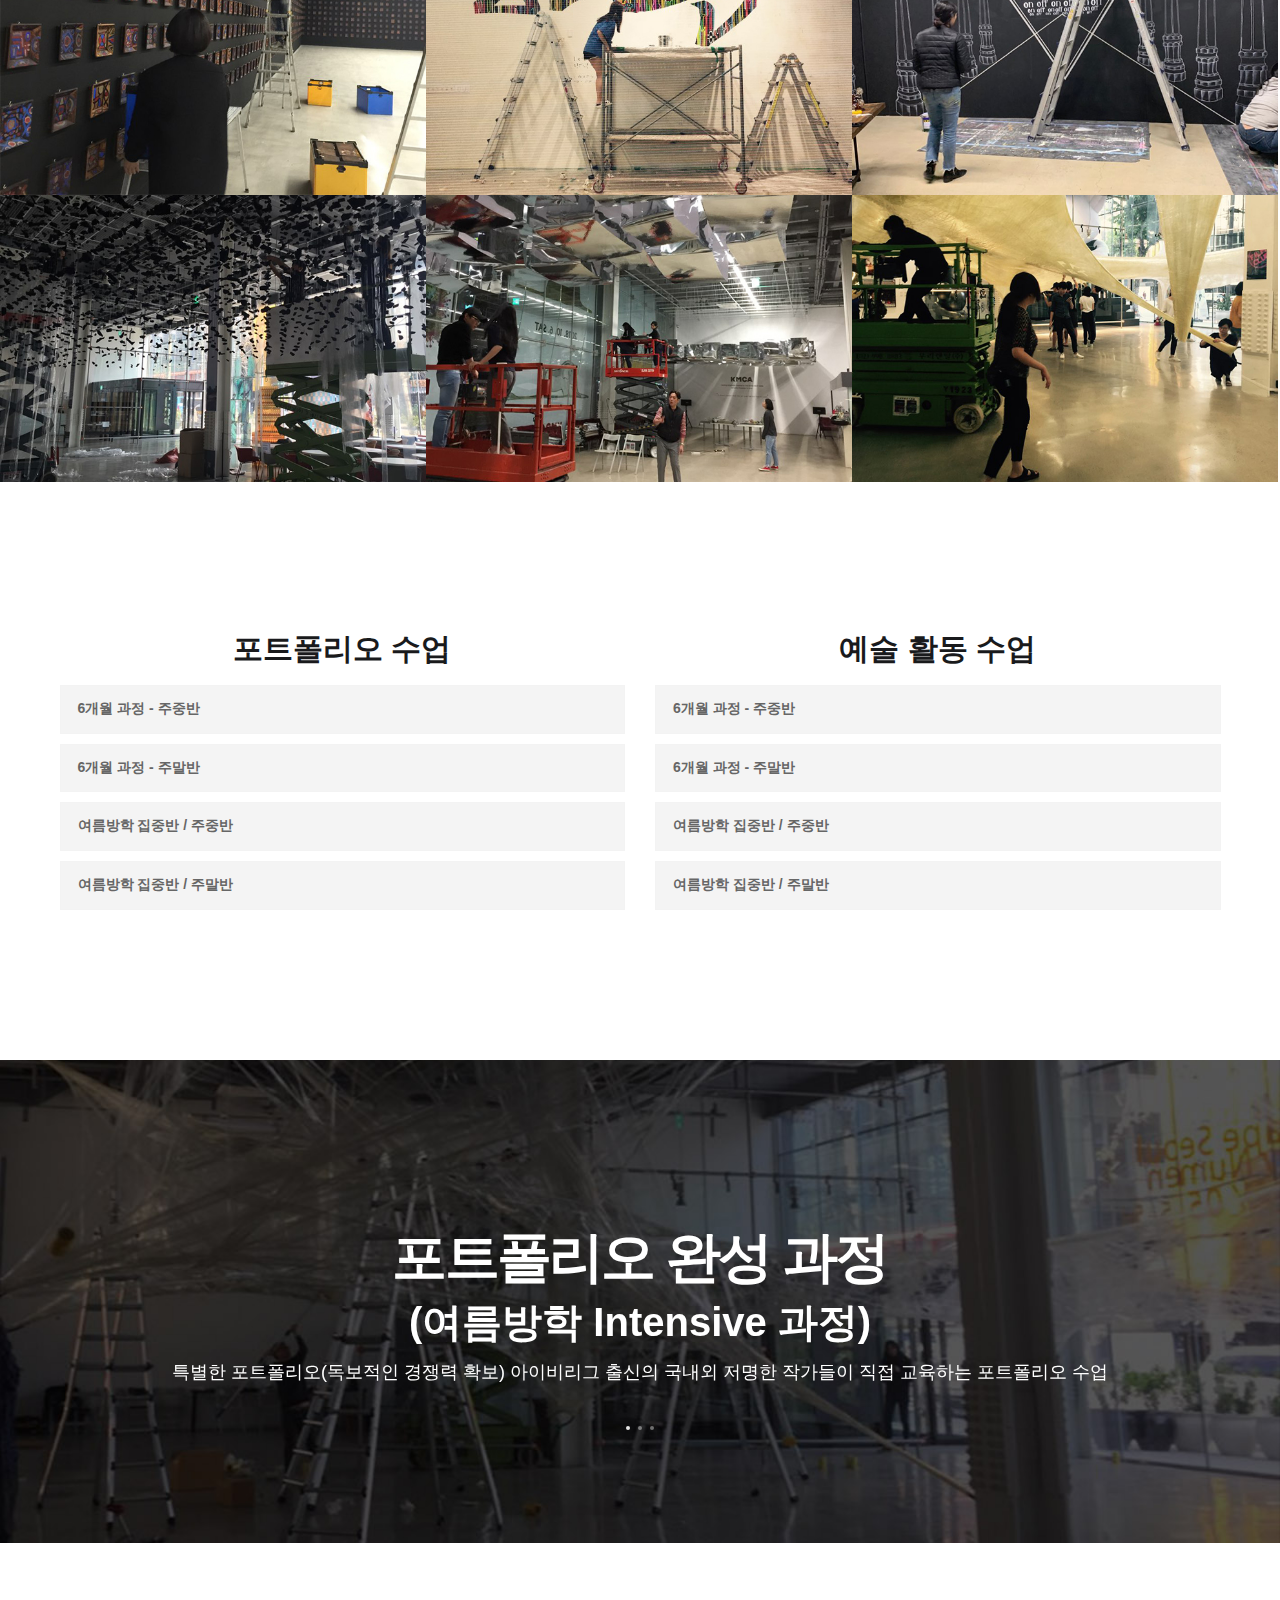
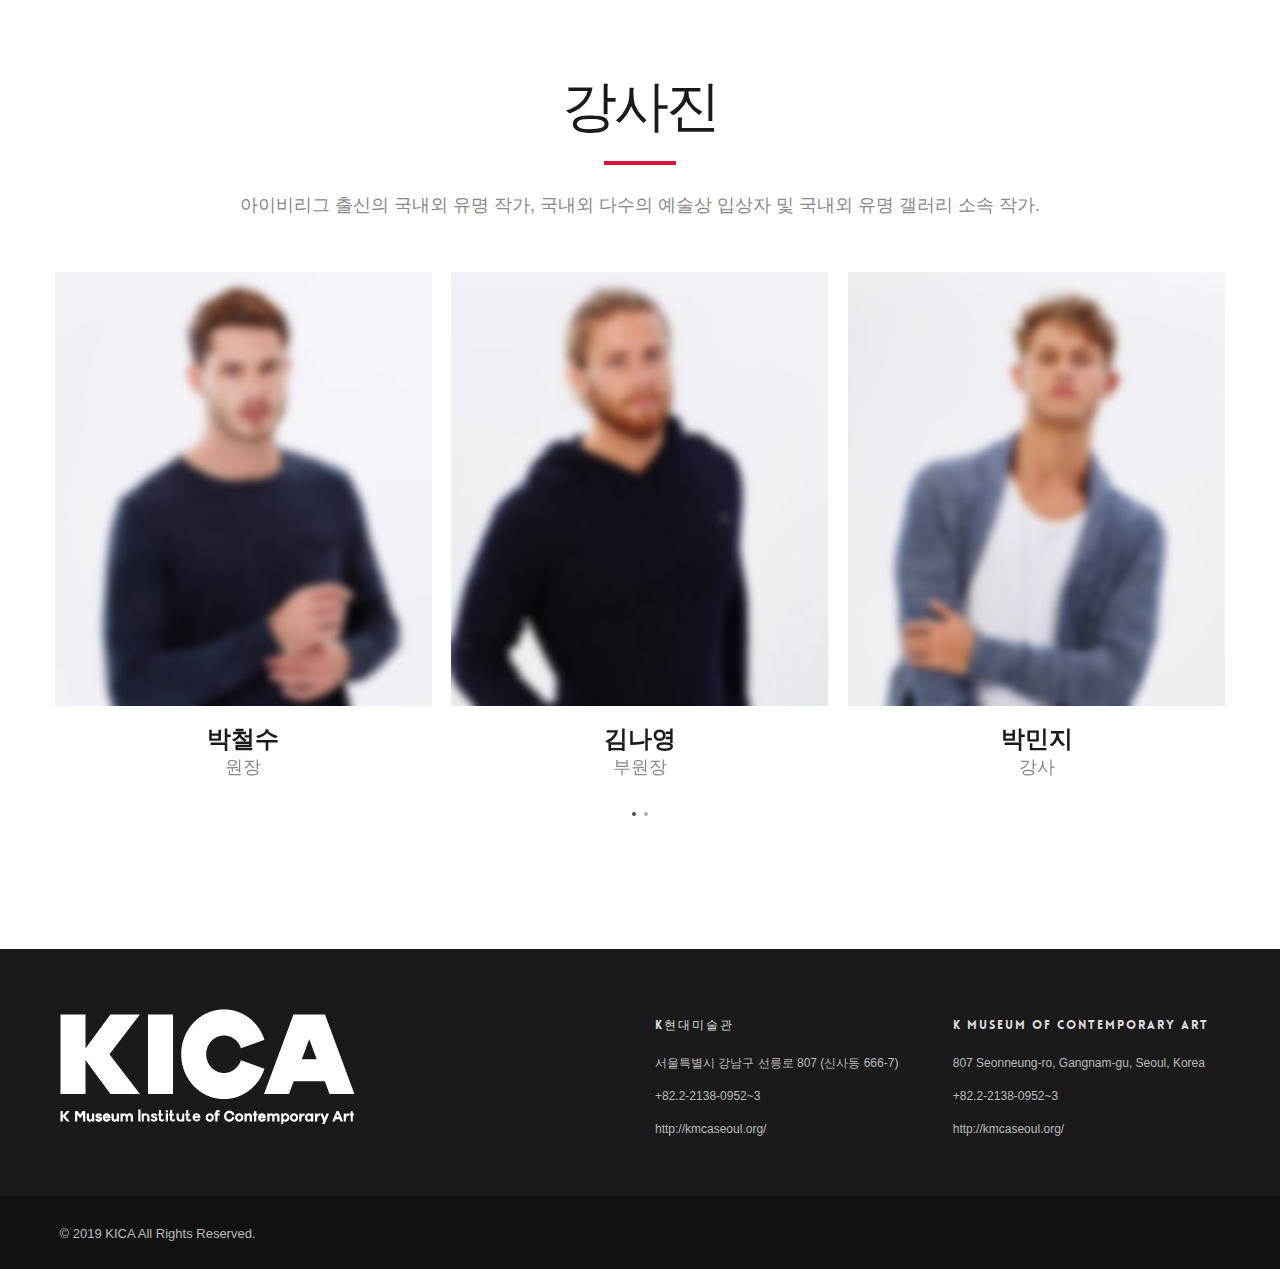
==== commit 4c8ccf96: "190408 2" ====
--- a/index.html
+++ b/index.html
@@ -57,7 +57,7 @@
   <!-- End Header -->
 
   <!-- Page Hero -->
-  <section id="hero" class="hero-fullscreen parallax">
+  <section id="hero" class="hero-fullscreen parallax bg-event">
     <div class="hero-container container">
       <div class="hero-content text-center">
 
--- a/css/theme.css
+++ b/css/theme.css
@@ -352,7 +352,7 @@
 }
 /* Parallax Backgrounds */
 .parallax {
-	background-size: cover;
+	/* background-size: cover; */
 	position: relative;
 	background-position: 50% 50%;
 	/*
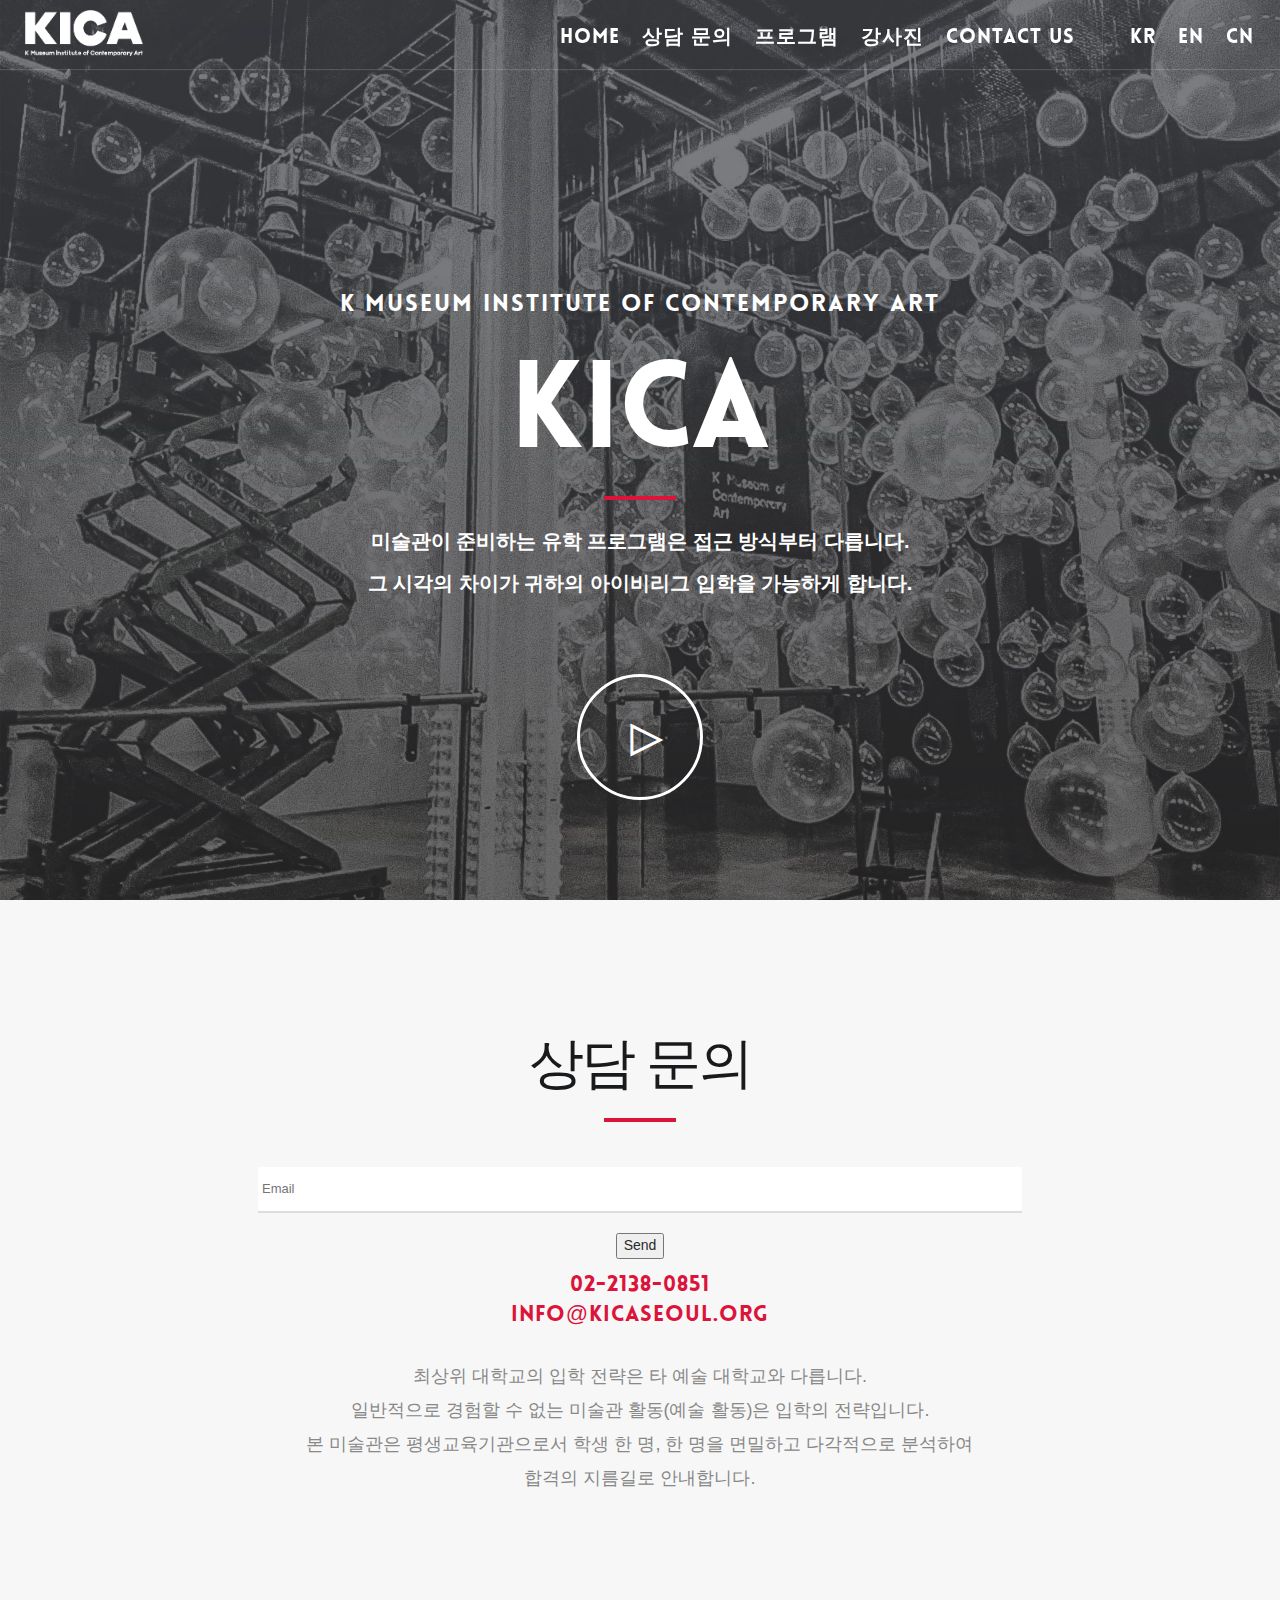
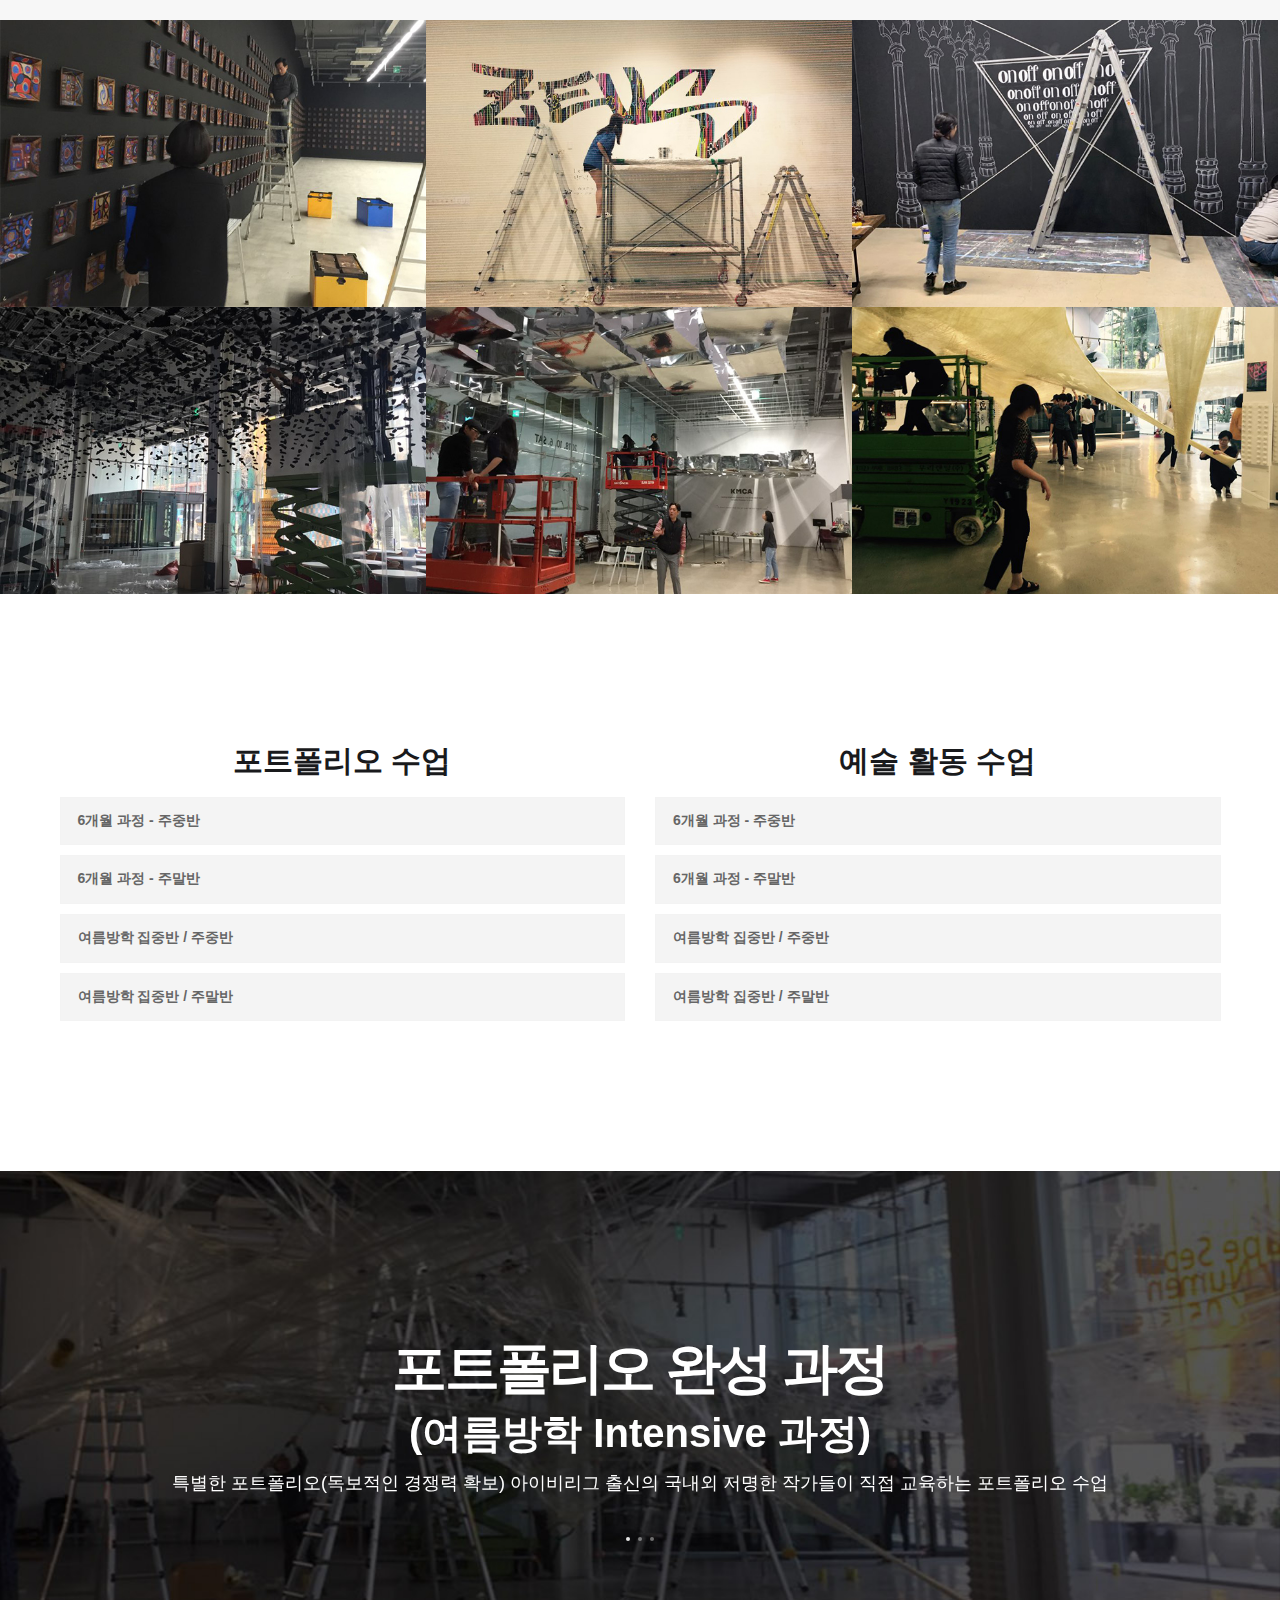
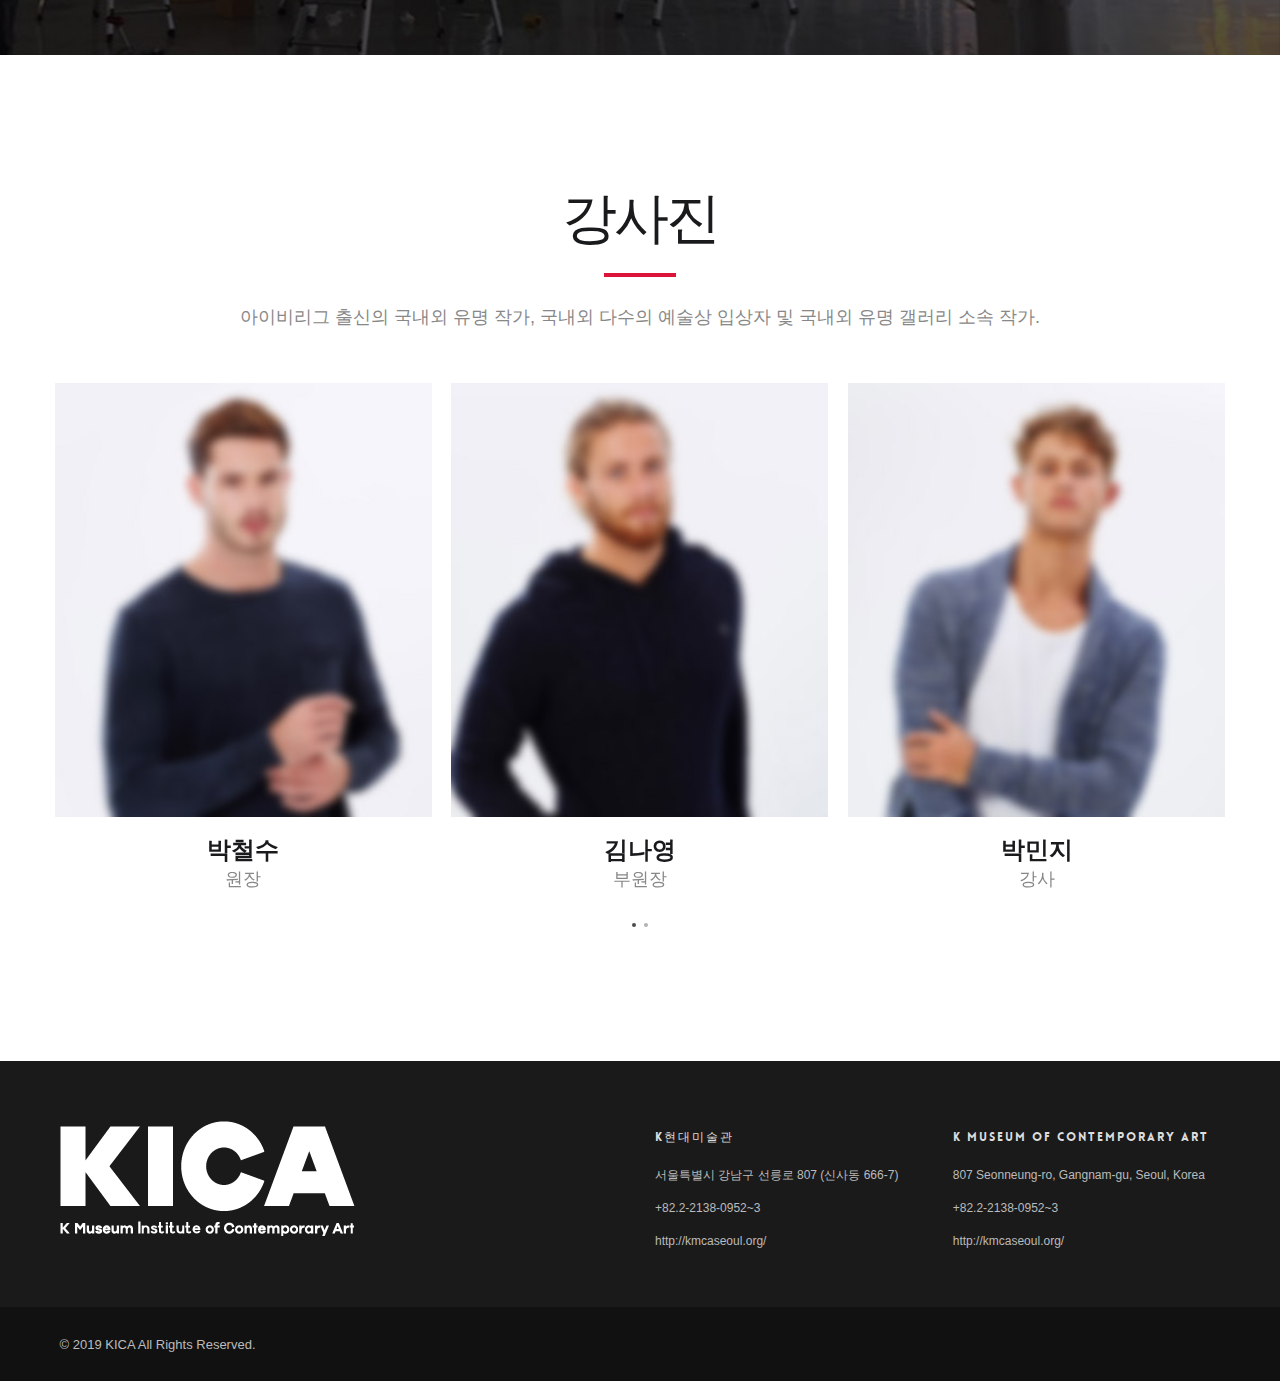
==== commit 25a2548c: "190408 3" ====
--- a/index.html
+++ b/index.html
@@ -82,12 +82,37 @@
         <div class="col-md-8 mr-auto text-center">
           <h2>상담 문의</h2>
           <hr class="separator">
-          <div class="icon-tabs-centered">
-            <!-- <div class="col-sm-12 mr-auto text-center">
-              <a href="#" class="btn btn-primary btn-lg btn-appear mt20 mb20" style="font-size:16px;font-weight: bold;"><span>신청하기<i class="ion-android-arrow-forward"></i></span></a>
-            </div> -->
-            <ul id="iconTabs" class="nav nav-tabs nav-tabs-center">
-              <li class="active"><a href="#tab-i1" data-toggle="tab"><span>02-2138-0851<br>info@kicaseoul.org</span></a></li>
+          <div class="contact">
+            <div id="message"></div>
+            <!-- Contact Form will be functional only on your server. Upload to your server when testing. -->
+            <!-- <form name="contactform" id="contactform">
+                  <fieldset><input name="name" type="text" id="name" placeholder=" 이름"/></fieldset>
+                  <fieldset><input name="phonenumber" type="text" id="phonenumber" placeholder=" 전화번호"/></fieldset>
+                  <input type="submit" class="submit btn btn-md btn-primary btn-round" id="submit" value="신청하기"style="font-size:16px;font-weight: bold;" />
+              </form> -->
+            <form name="submit-to-google-sheet">
+              <input name="email" type="email" placeholder="Email" required>
+              <button type="submit">Send</button>
+            </form>
+
+            <script>
+              const scriptURL = 'https://script.google.com/macros/s/AKfycbw6o3GDFratEcUeYWYXioG0d7Oa_eVK3UbDZ-AtrPYzrWJ8_I0F/exec'
+              const form = document.forms['submit-to-google-sheet']
+
+              form.addEventListener('submit', e => {
+                e.preventDefault()
+                fetch(scriptURL, {
+                    method: 'POST',
+                    body: new FormData(form)
+                  })
+                  .then(response => console.log('Success!', response))
+                  .catch(error => console.error('Error!', error.message))
+              })
+            </script>
+            </div>
+            <div class="icon-tabs-centered">
+              <ul id="iconTabs" class="nav nav-tabs nav-tabs-center">
+                <li class="active"><a href="#tab-i1" data-toggle="tab"><span>02-2138-0851<br>info@kicaseoul.org</span></a></li>
             </ul>
             <div id="myTabContent" class="tab-content">
               <div class="tab-pane fade active in" id="tab-i1" style="font-size:16px;!important">
@@ -739,6 +764,9 @@
       });
     });
   </script>
+  <script src="https://wzrd.in/standalone/formdata-polyfill"></script>
+<script src="https://wzrd.in/standalone/promise-polyfill@latest"></script>
+<script src="https://wzrd.in/standalone/whatwg-fetch@latest"></script>
 </body>
 
 </html>
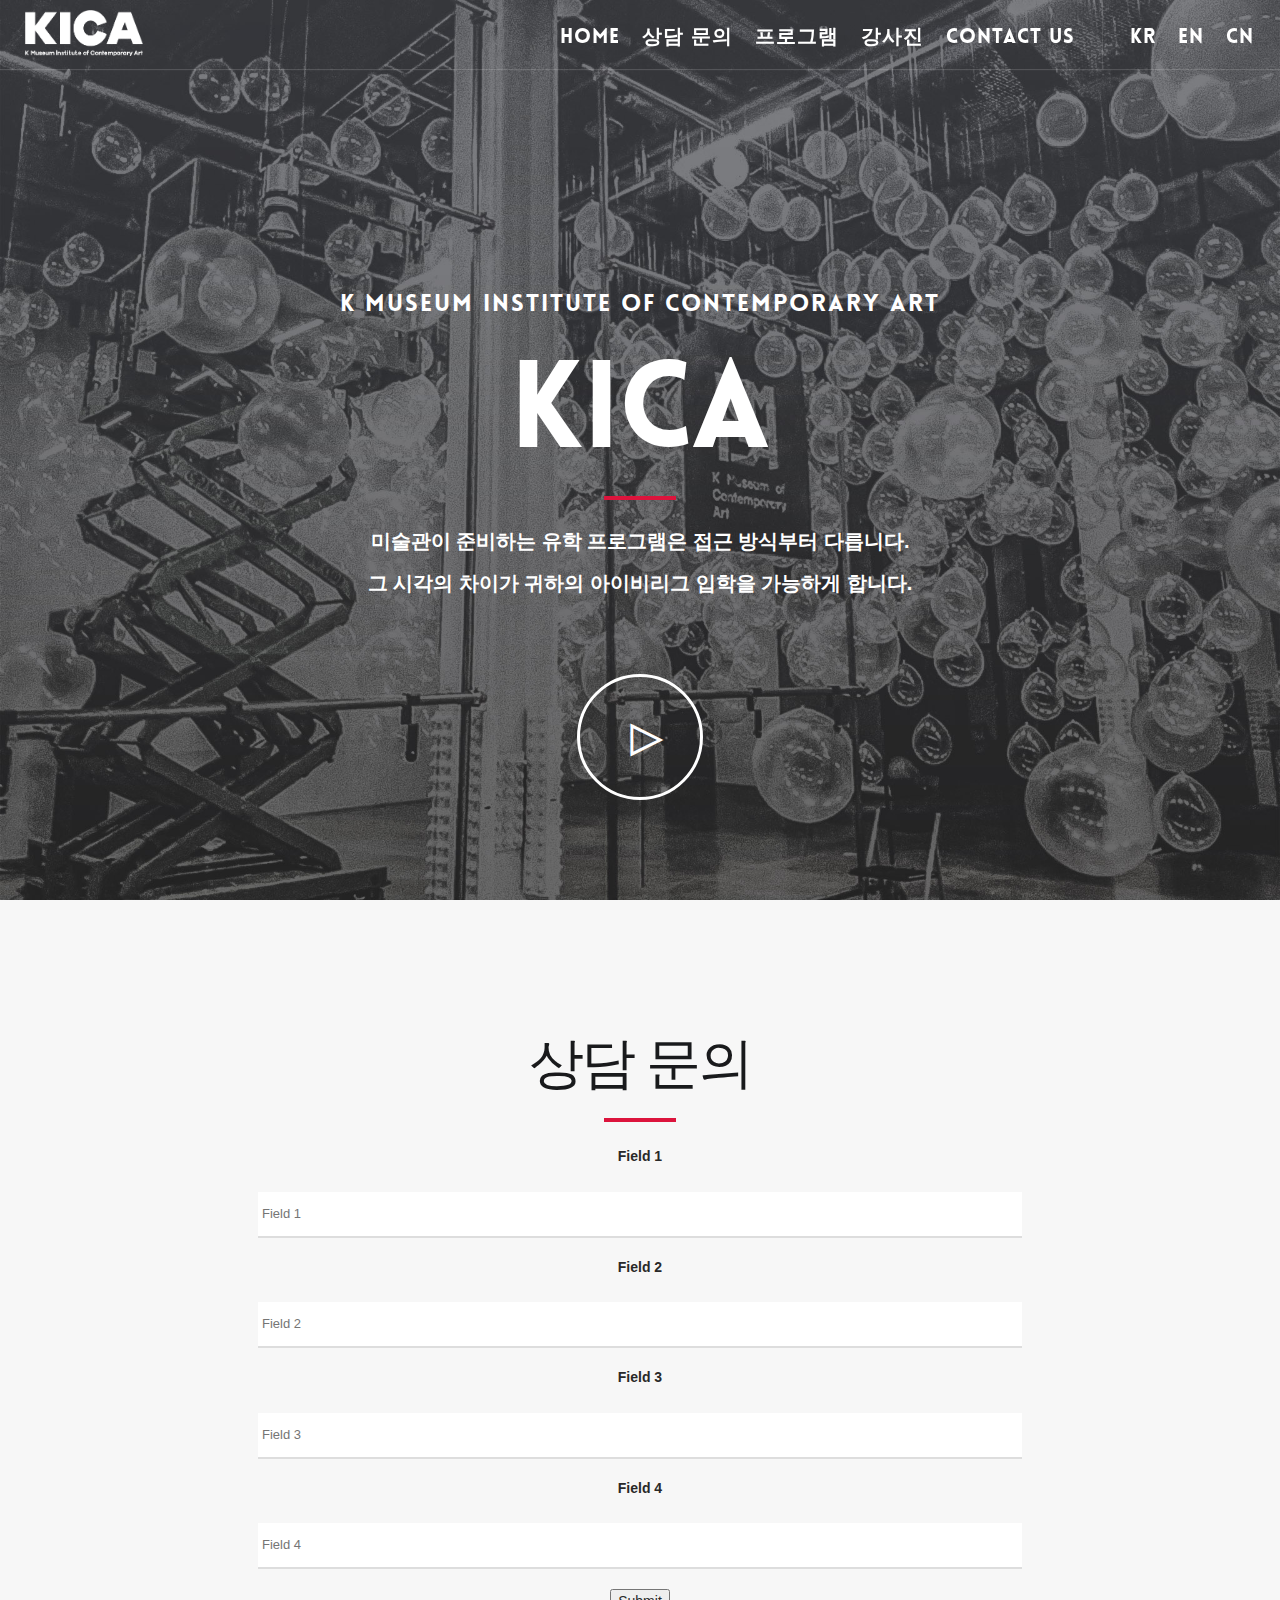
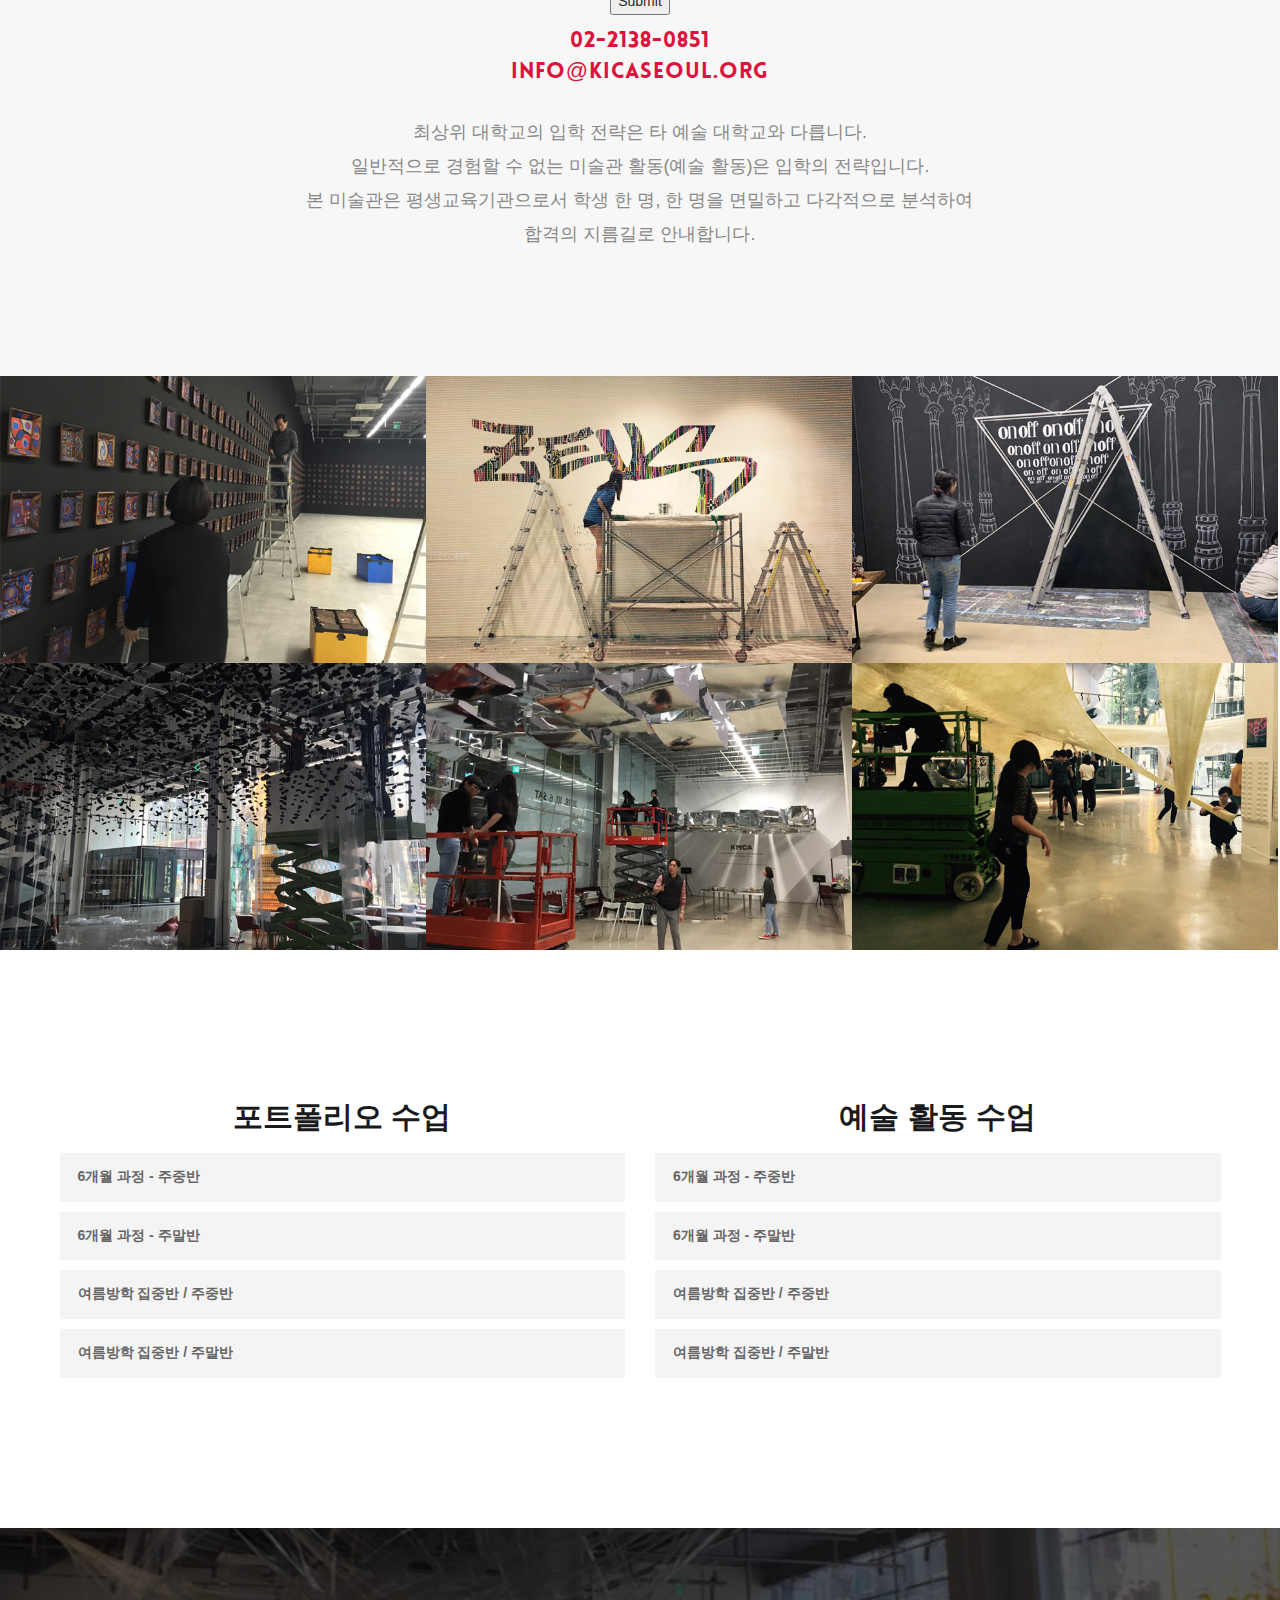
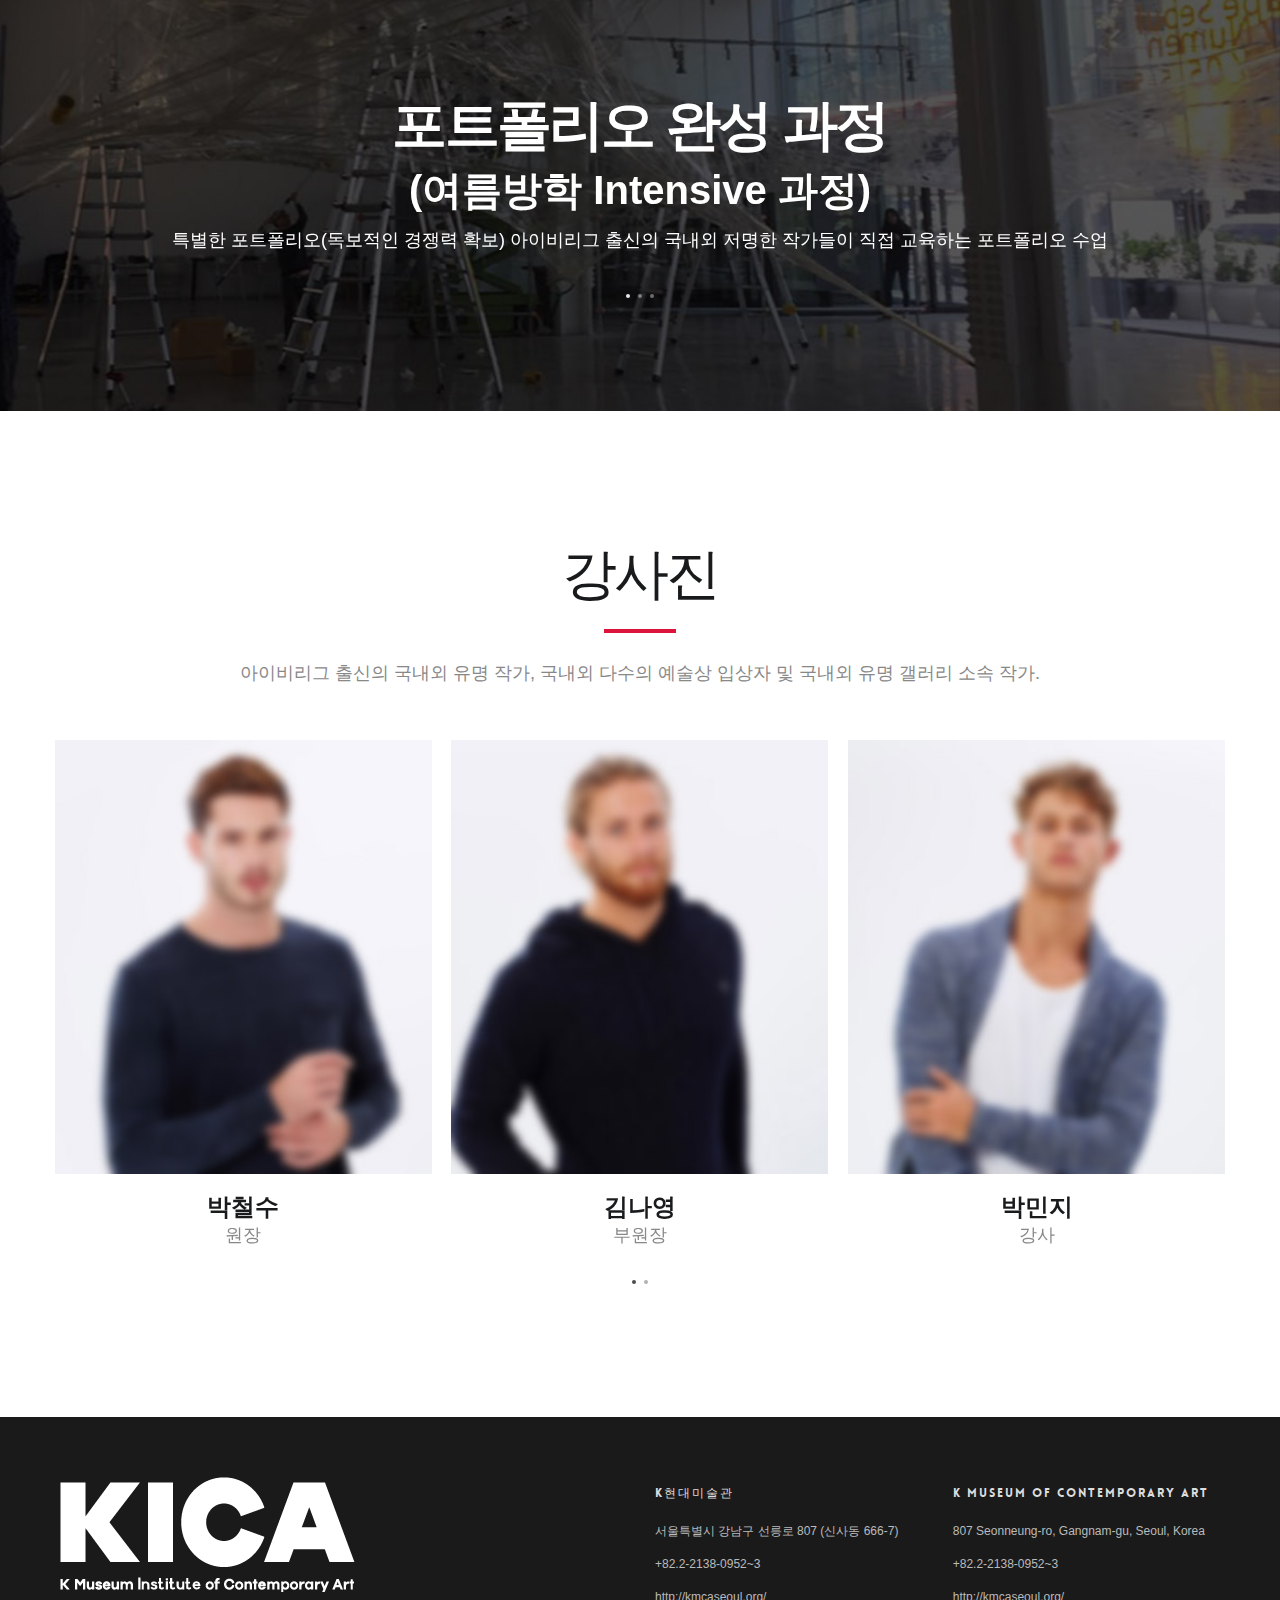
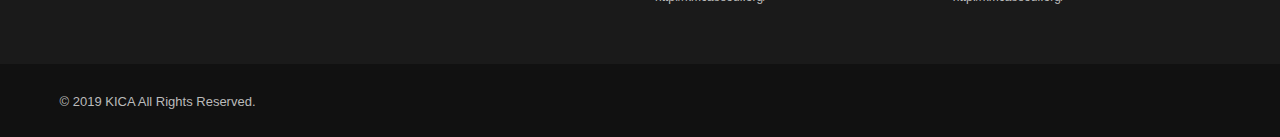
==== commit d6bd3442: "190408 5" ====
--- a/index.html
+++ b/index.html
@@ -16,6 +16,7 @@
   <link href='https://fonts.googleapis.com/css?family=Raleway:100,200,300,400%7COpen+Sans:400,300' rel='stylesheet' type='text/css'>
   <link href="css/custom.css" rel="stylesheet" type="text/css">
   <link href="css/colors/blue.css" id="color-scheme" rel="stylesheet" type="text/css">
+    <script src="js/jquery.min.js"></script>
 </head>
 
 <body>
@@ -90,29 +91,54 @@
                   <fieldset><input name="phonenumber" type="text" id="phonenumber" placeholder=" 전화번호"/></fieldset>
                   <input type="submit" class="submit btn btn-md btn-primary btn-round" id="submit" value="신청하기"style="font-size:16px;font-weight: bold;" />
               </form> -->
-            <form name="submit-to-google-sheet">
-              <input name="email" type="email" placeholder="Email" required>
-              <button type="submit">Send</button>
+            <form id="test-form">
+
+              <div>
+                <label>Field 1</label>
+                <input type="text" name="form_field_1" placeholder="Field 1" />
+              </div>
+
+              <div>
+                <label>Field 2</label>
+                <input type="text" name="form_field_2" placeholder="Field 2" />
+              </div>
+
+              <div>
+                <label>Field 3</label>
+                <input type="text" name="form_field_3" placeholder="Field 3" />
+              </div>
+
+              <div>
+                <label>Field 4</label>
+                <input type="text" name="form_field_4" placeholder="Field 4" />
+              </div>
+
+              <div>
+                <button type="submit" id="submit-form">Submit</button>
+              </div>
+
             </form>
 
             <script>
-              const scriptURL = 'https://script.google.com/macros/s/AKfycbw6o3GDFratEcUeYWYXioG0d7Oa_eVK3UbDZ-AtrPYzrWJ8_I0F/exec'
-              const form = document.forms['submit-to-google-sheet']
-
-              form.addEventListener('submit', e => {
-                e.preventDefault()
-                fetch(scriptURL, {
-                    method: 'POST',
-                    body: new FormData(form)
-                  })
-                  .then(response => console.log('Success!', response))
-                  .catch(error => console.error('Error!', error.message))
+              var $form = $('form#test-form'),
+                url = 'https://script.google.com/macros/s/AKfycbw6o3GDFratEcUeYWYXioG0d7Oa_eVK3UbDZ-AtrPYzrWJ8_I0F/exec'
+
+              $('#submit-form').on('click', function(e) {
+                e.preventDefault();
+                var jqxhr = $.ajax({
+                  url: url,
+                  method: "GET",
+                  dataType: "json",
+                  data: $form.serializeArray()
+                }).success(
+                  console.log("success")
+                );
               })
             </script>
-            </div>
-            <div class="icon-tabs-centered">
-              <ul id="iconTabs" class="nav nav-tabs nav-tabs-center">
-                <li class="active"><a href="#tab-i1" data-toggle="tab"><span>02-2138-0851<br>info@kicaseoul.org</span></a></li>
+          </div>
+          <div class="icon-tabs-centered">
+            <ul id="iconTabs" class="nav nav-tabs nav-tabs-center">
+              <li class="active"><a href="#tab-i1" data-toggle="tab"><span>02-2138-0851<br>info@kicaseoul.org</span></a></li>
             </ul>
             <div id="myTabContent" class="tab-content">
               <div class="tab-pane fade active in" id="tab-i1" style="font-size:16px;!important">
@@ -752,7 +778,7 @@
   <!-- End Back To Top -->
 
   <!-- Scripts -->
-  <script src="js/jquery.min.js"></script>
+
   <script src="js/plugins.js"></script>
   <script src="js/scripts.js"></script>
   <script>
@@ -764,9 +790,6 @@
       });
     });
   </script>
-  <script src="https://wzrd.in/standalone/formdata-polyfill"></script>
-<script src="https://wzrd.in/standalone/promise-polyfill@latest"></script>
-<script src="https://wzrd.in/standalone/whatwg-fetch@latest"></script>
 </body>
 
 </html>
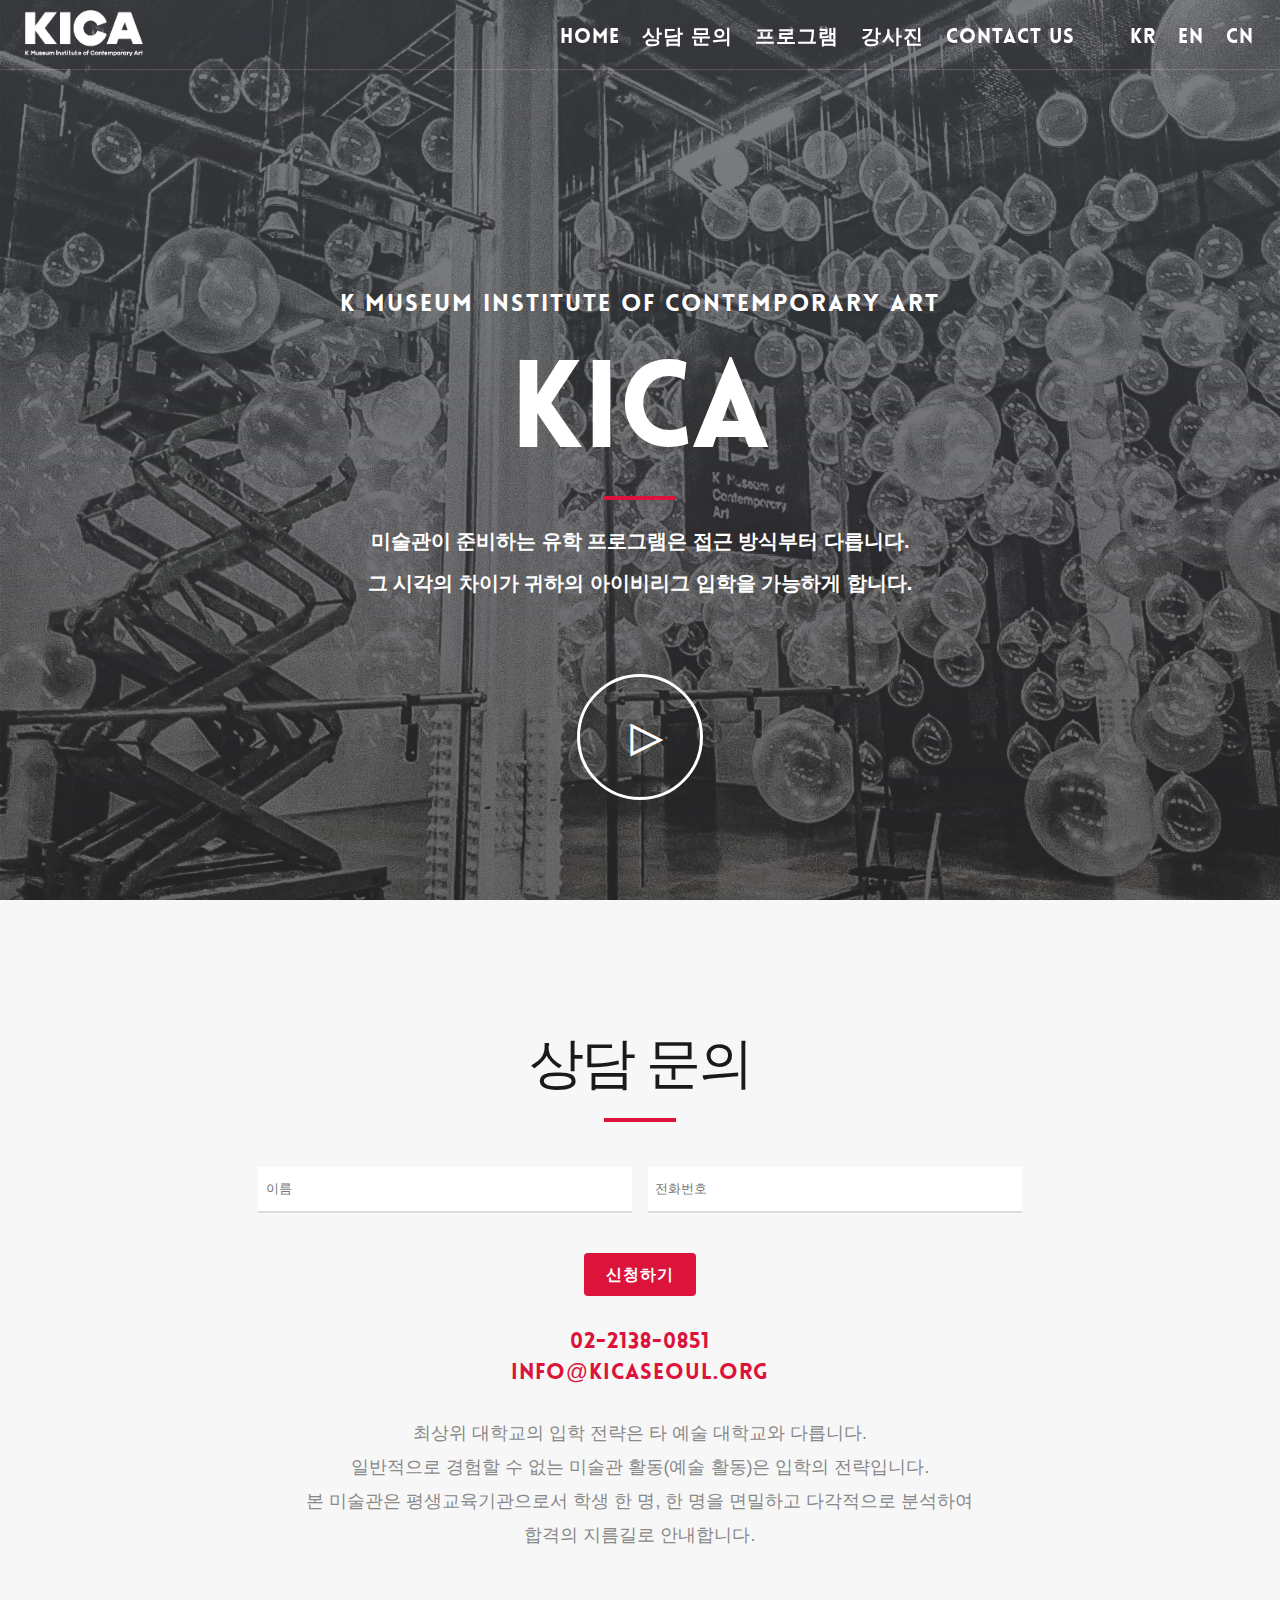
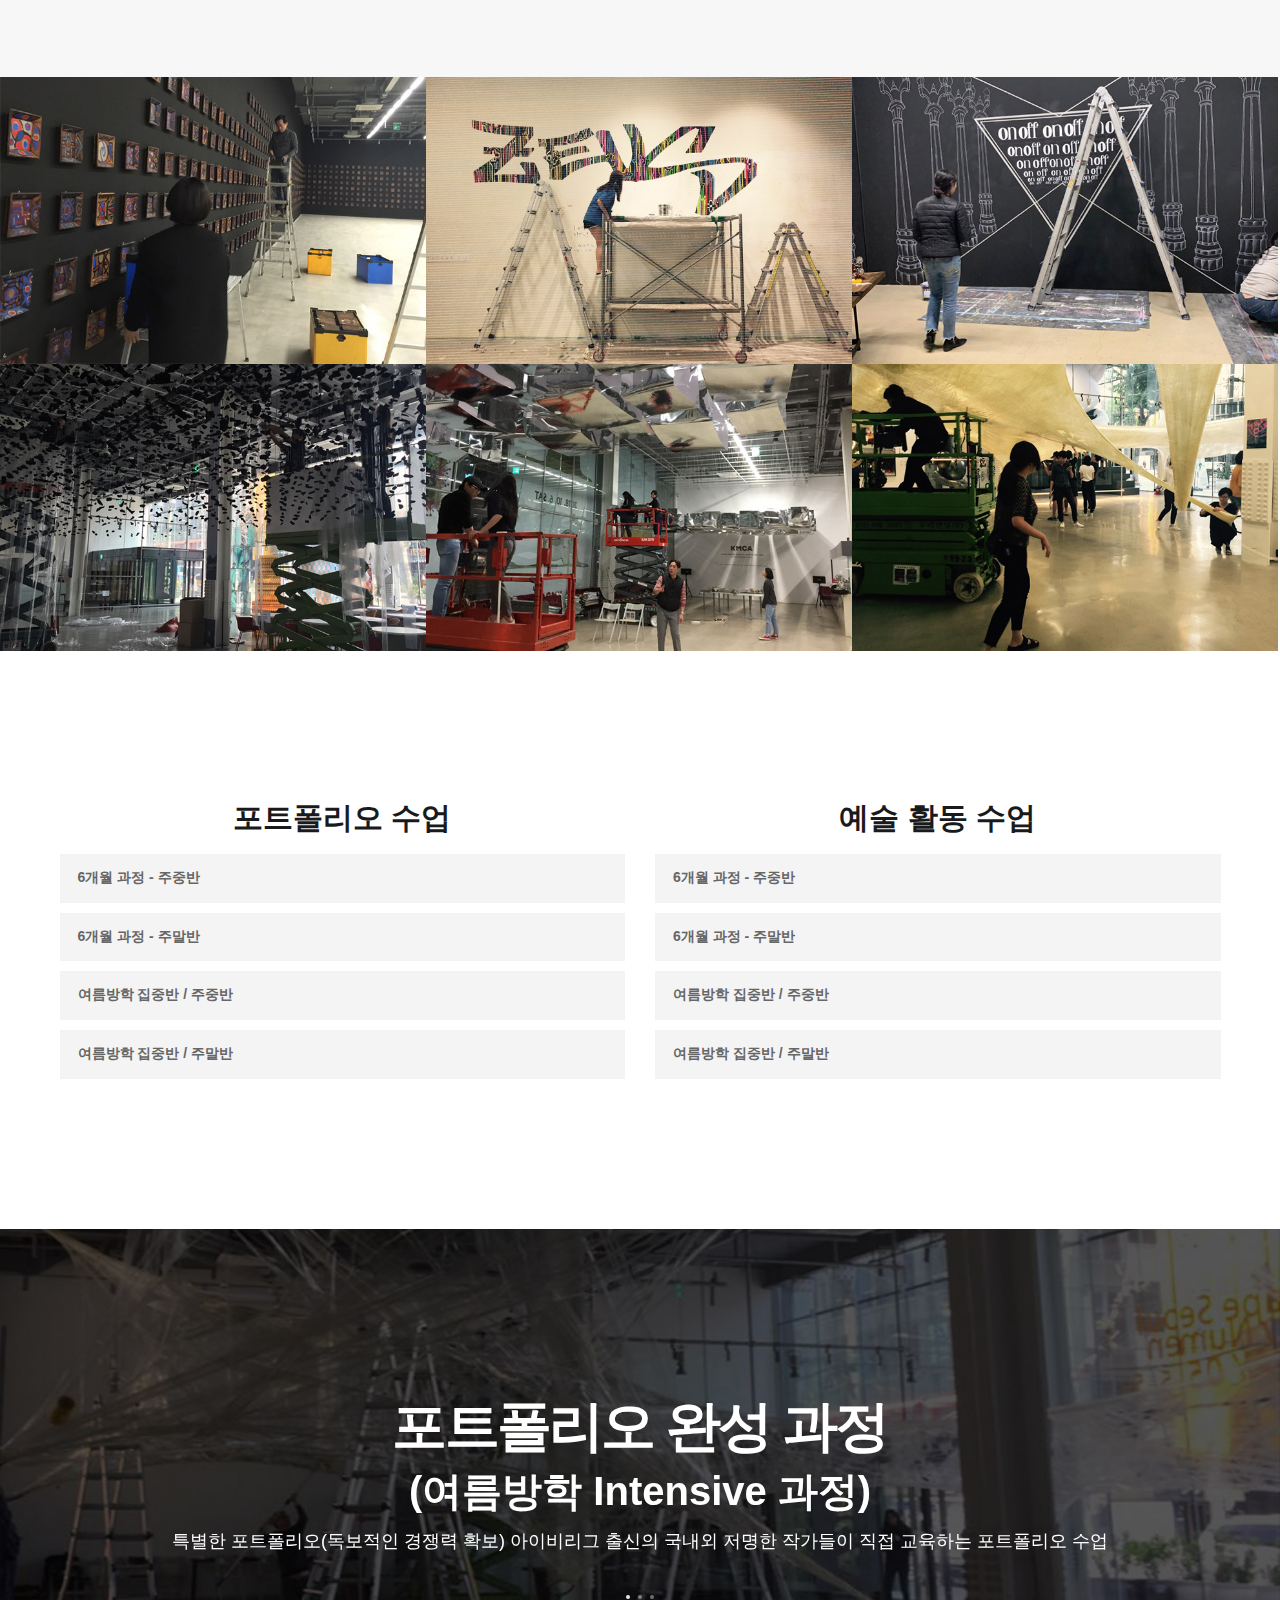
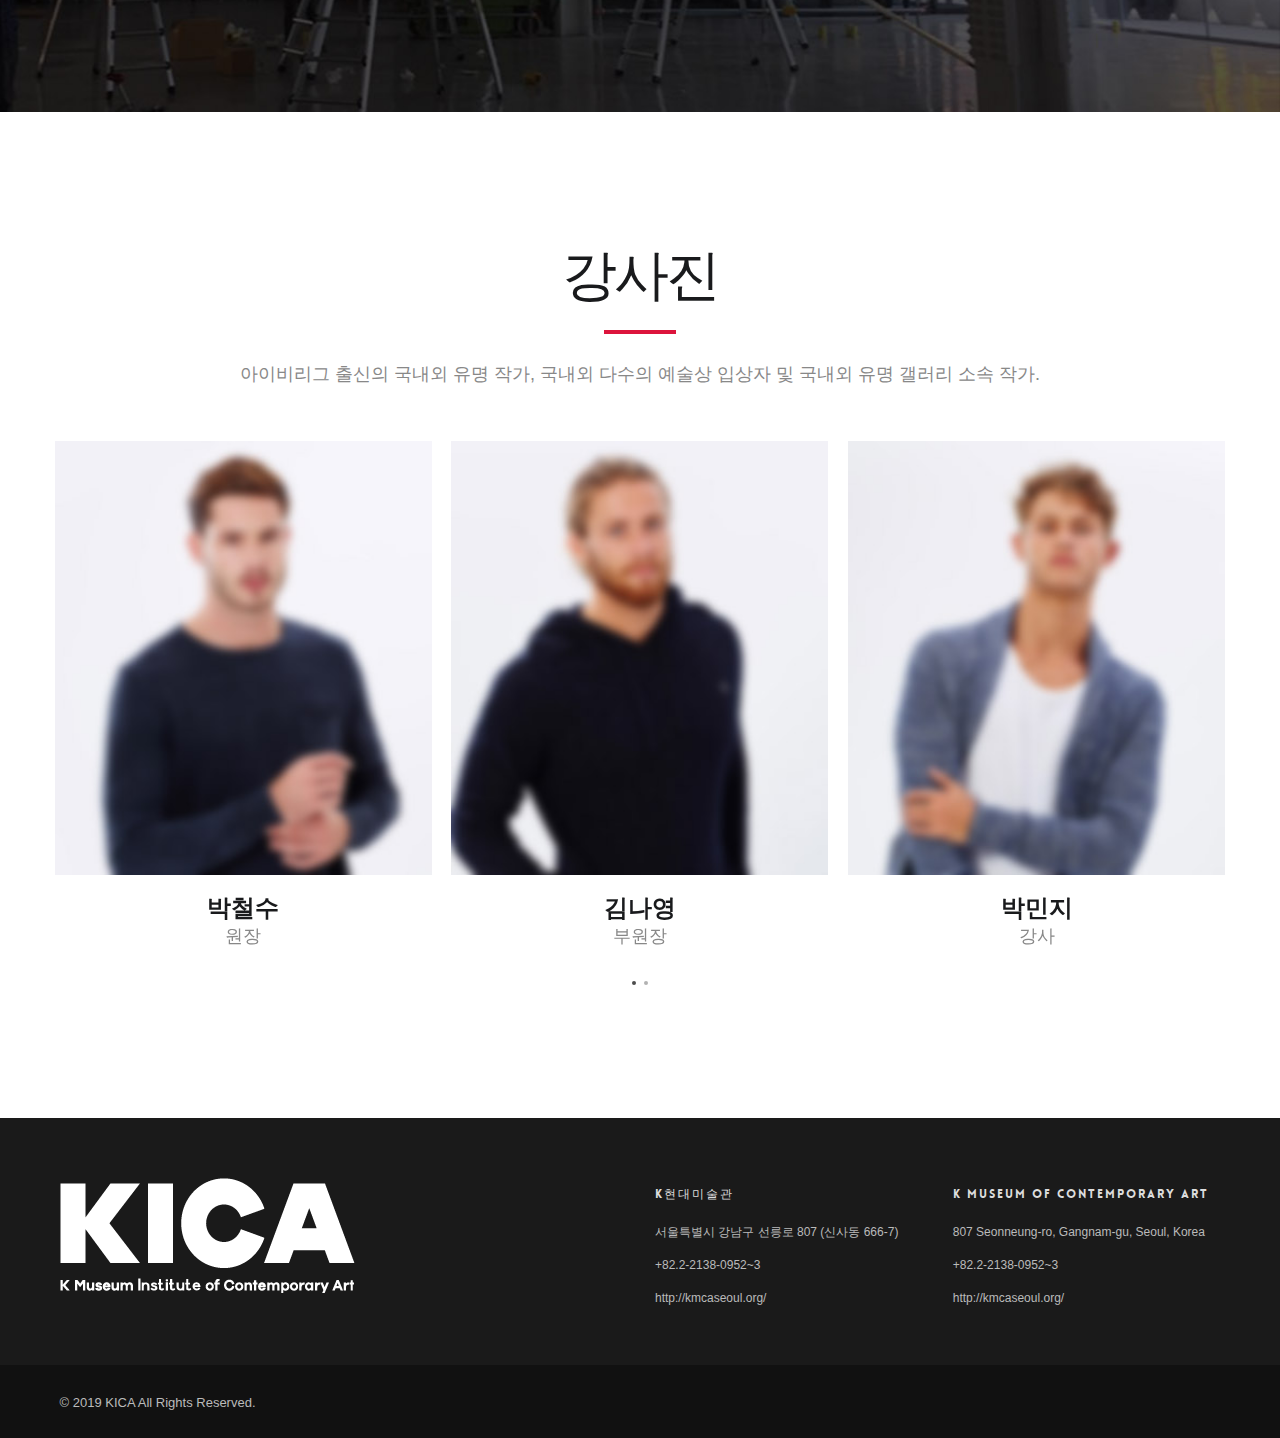
==== commit 812bab62: "190408 7" ====
--- a/index.html
+++ b/index.html
@@ -86,44 +86,18 @@
           <div class="contact">
             <div id="message"></div>
             <!-- Contact Form will be functional only on your server. Upload to your server when testing. -->
-            <!-- <form name="contactform" id="contactform">
+            <form name="contactform" id="contactform">
                   <fieldset><input name="name" type="text" id="name" placeholder=" 이름"/></fieldset>
-                  <fieldset><input name="phonenumber" type="text" id="phonenumber" placeholder=" 전화번호"/></fieldset>
+                  <fieldset><input name="phonenumber" type="number" id="phonenumber" placeholder=" 전화번호"/></fieldset>
                   <input type="submit" class="submit btn btn-md btn-primary btn-round" id="submit" value="신청하기"style="font-size:16px;font-weight: bold;" />
-              </form> -->
-            <form id="test-form">
-
-              <div>
-                <label>Field 1</label>
-                <input type="text" name="form_field_1" placeholder="Field 1" />
-              </div>
-
-              <div>
-                <label>Field 2</label>
-                <input type="text" name="form_field_2" placeholder="Field 2" />
-              </div>
-
-              <div>
-                <label>Field 3</label>
-                <input type="text" name="form_field_3" placeholder="Field 3" />
-              </div>
-
-              <div>
-                <label>Field 4</label>
-                <input type="text" name="form_field_4" placeholder="Field 4" />
-              </div>
-
-              <div>
-                <button type="submit" id="submit-form">Submit</button>
-              </div>
-
-            </form>
+              </form>
+
 
             <script>
-              var $form = $('form#test-form'),
+              var $form = $('form#contactform'),
                 url = 'https://script.google.com/macros/s/AKfycbw6o3GDFratEcUeYWYXioG0d7Oa_eVK3UbDZ-AtrPYzrWJ8_I0F/exec'
 
-              $('#submit-form').on('click', function(e) {
+              $('#submit').on('click', function(e) {
                 e.preventDefault();
                 var jqxhr = $.ajax({
                   url: url,
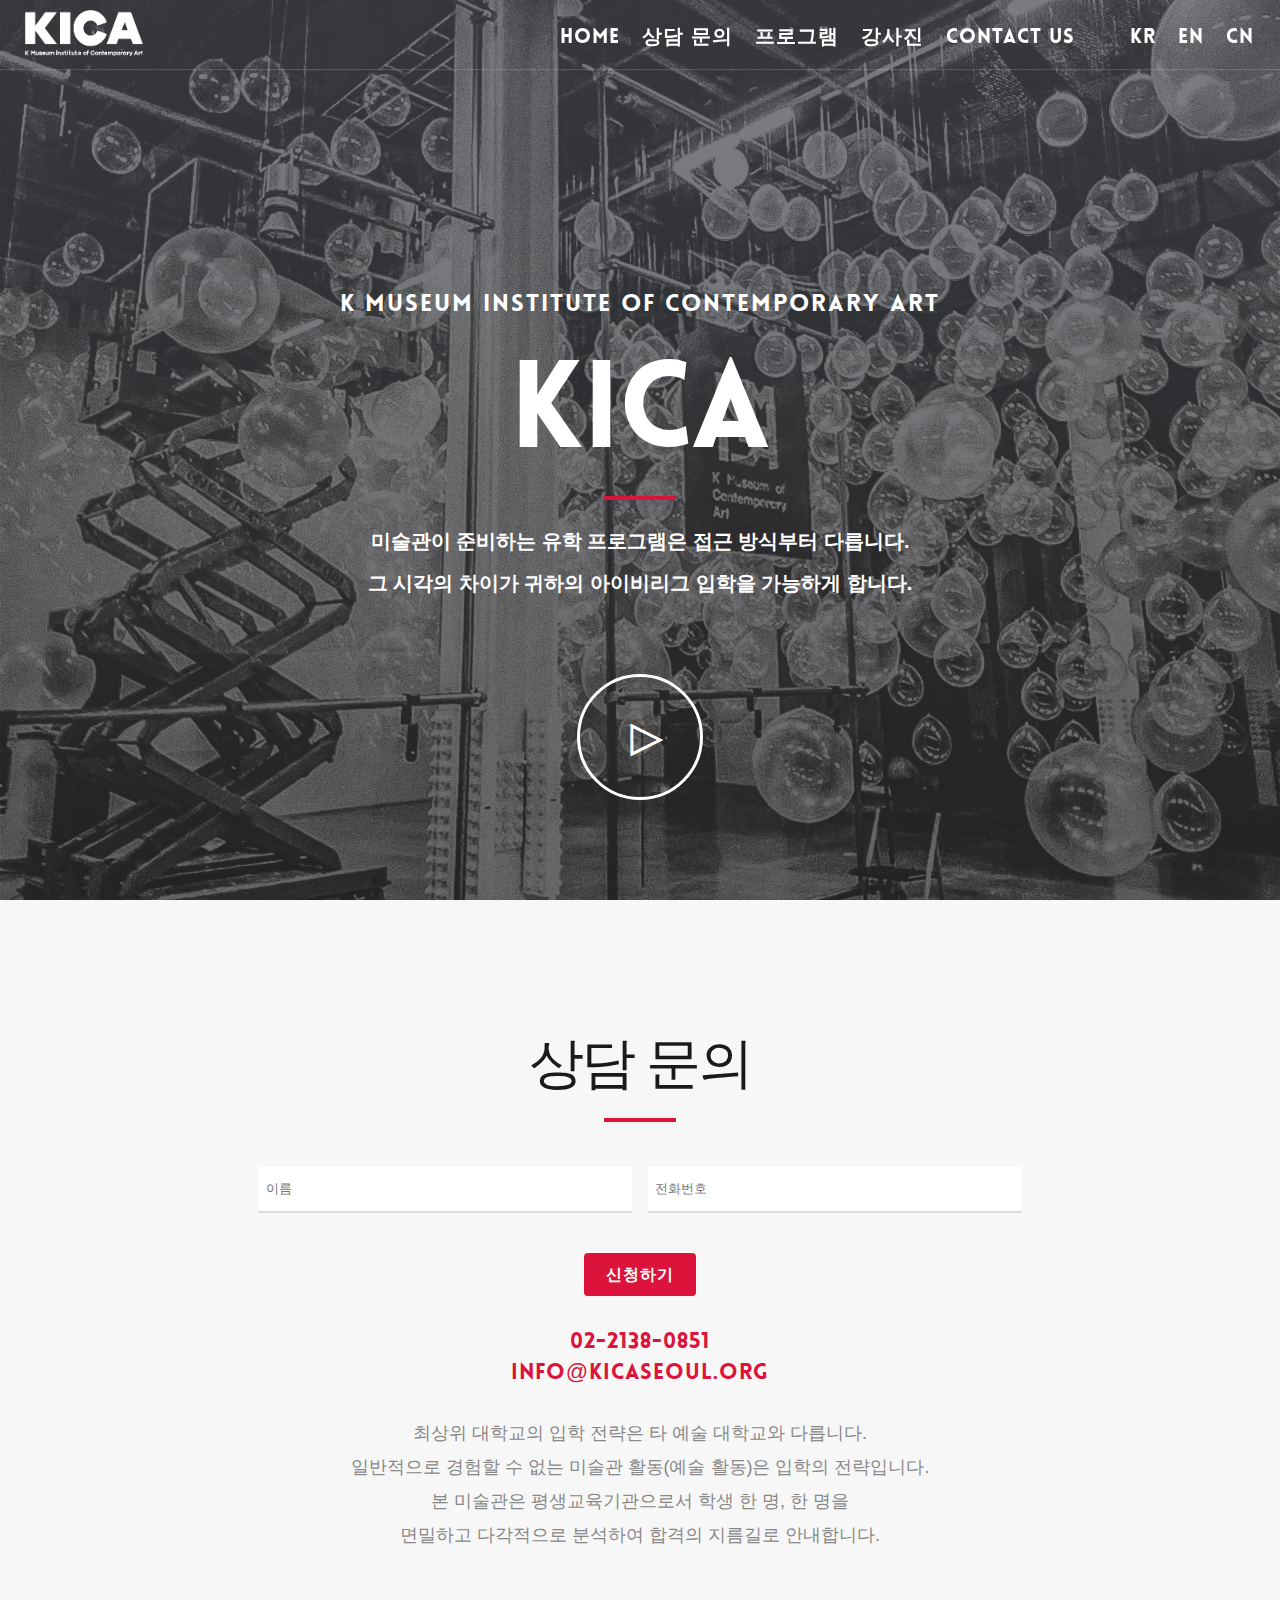
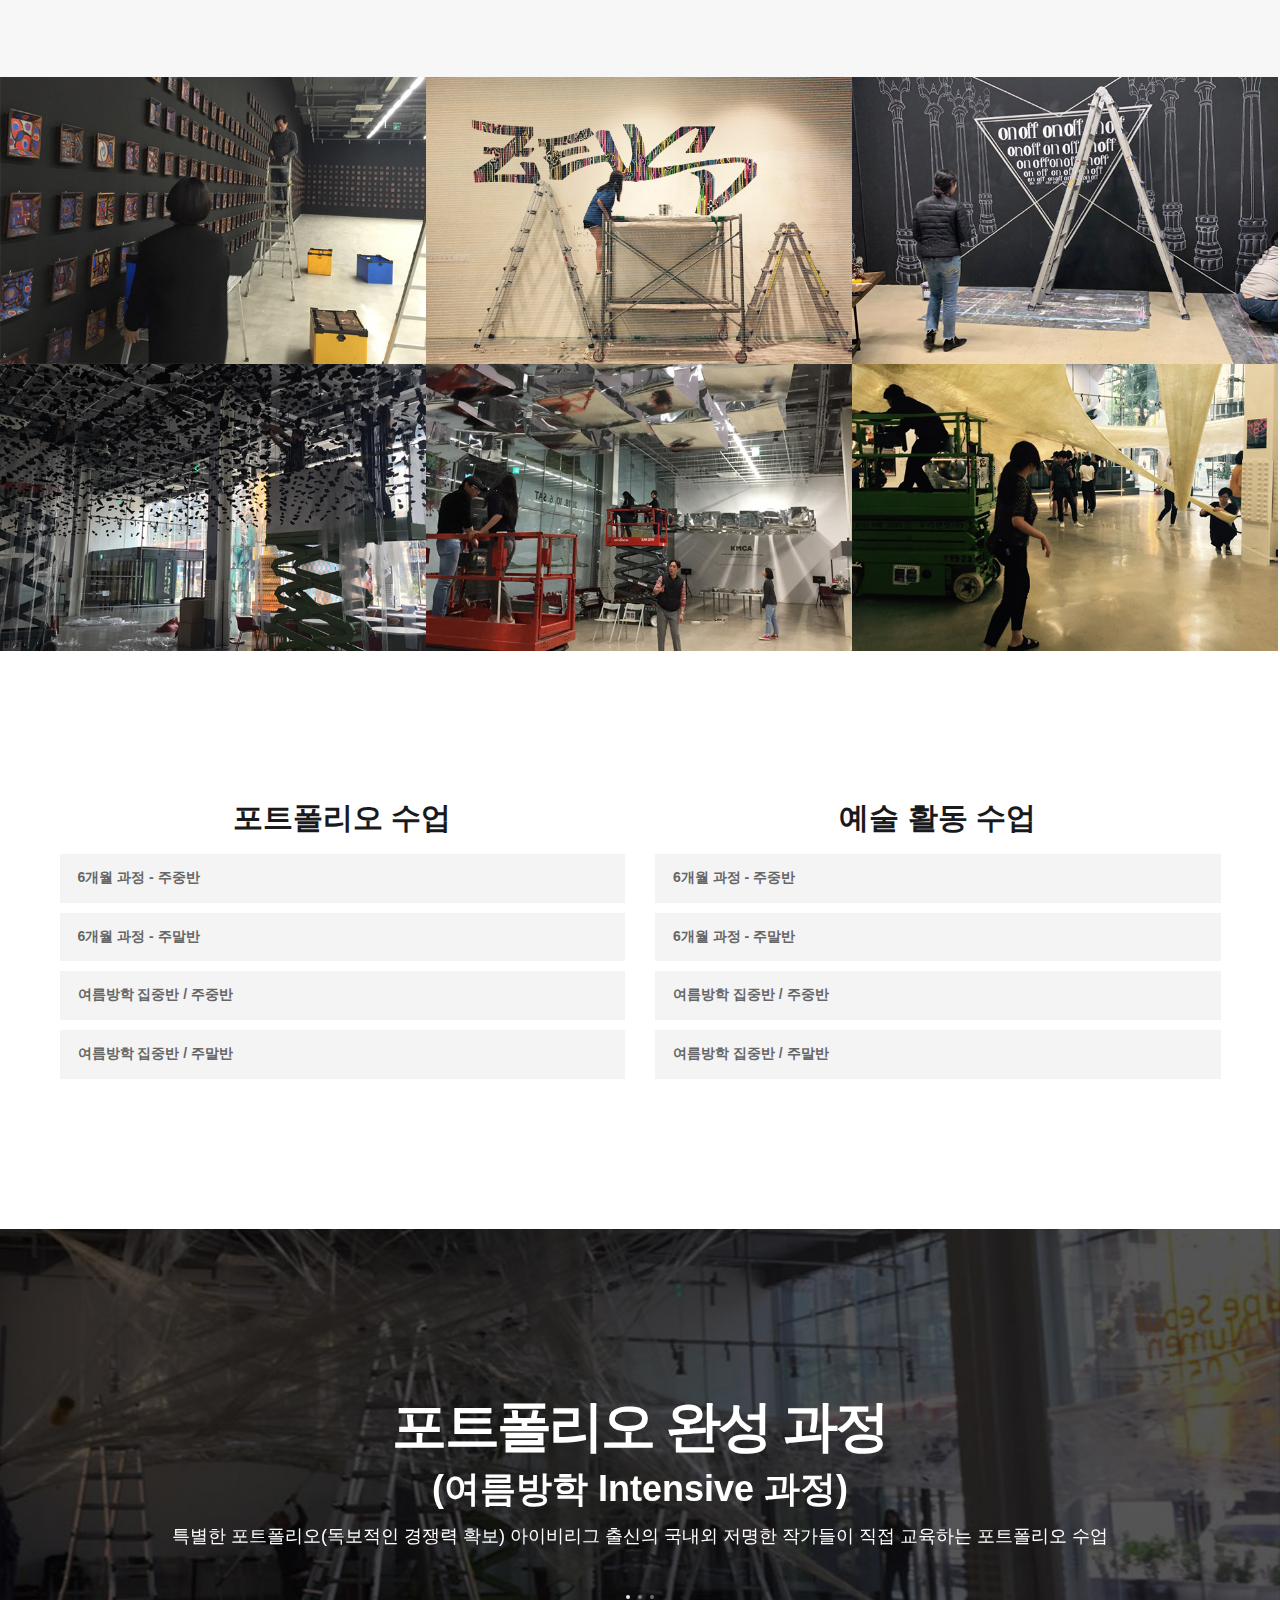
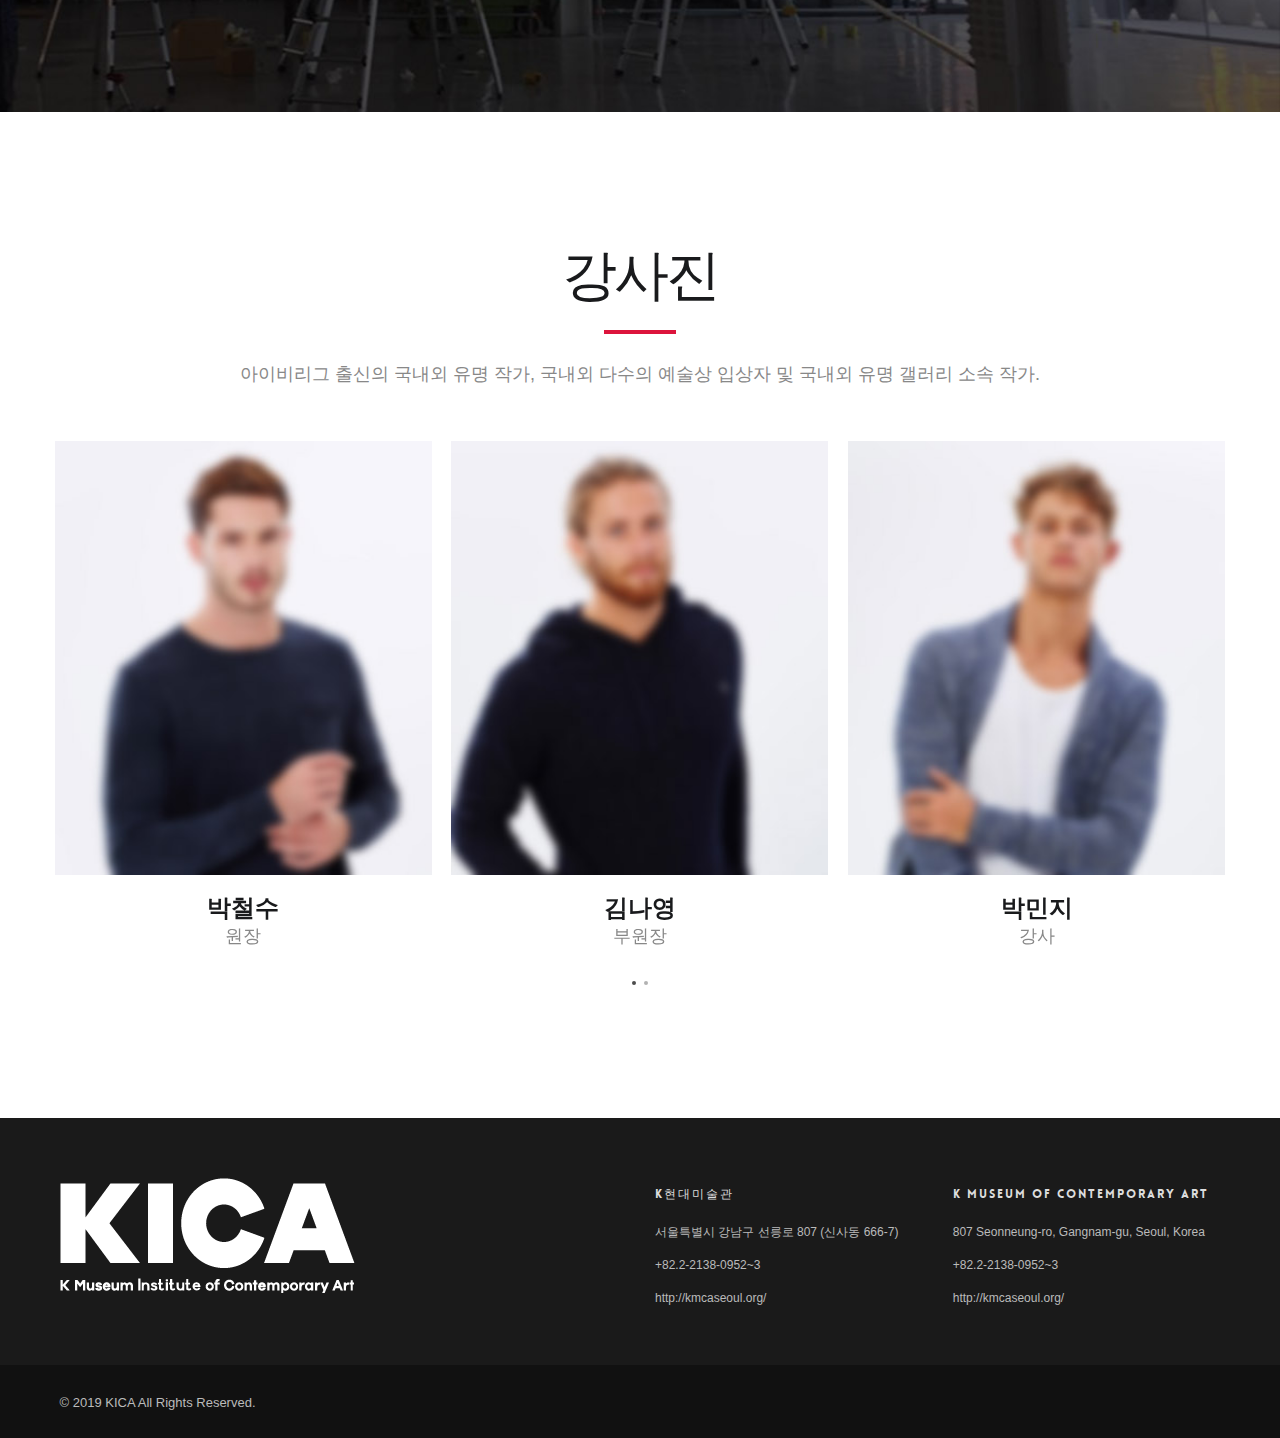
==== commit fae31c4d: "190408 11" ====
--- a/index.html
+++ b/index.html
@@ -88,9 +88,10 @@
             <!-- Contact Form will be functional only on your server. Upload to your server when testing. -->
             <form name="contactform" id="contactform">
                   <fieldset><input name="name" type="text" id="name" placeholder=" 이름"/></fieldset>
-                  <fieldset><input name="phonenumber" type="number" id="phonenumber" placeholder=" 전화번호"/></fieldset>
+                  <fieldset><input name="phonenumber" type="text" id="phonenumber" placeholder=" 전화번호"/></fieldset>
                   <input type="submit" class="submit btn btn-md btn-primary btn-round" id="submit" value="신청하기"style="font-size:16px;font-weight: bold;" />
               </form>
+
 
 
             <script>
@@ -105,7 +106,7 @@
                   dataType: "json",
                   data: $form.serializeArray()
                 }).success(
-                  console.log("success")
+                  alert("신청되었습니다.")
                 );
               })
             </script>
@@ -118,8 +119,8 @@
               <div class="tab-pane fade active in" id="tab-i1" style="font-size:16px;!important">
                 <p>최상위 대학교의 입학 전략은 타 예술 대학교와 다릅니다.</p>
                 <p>일반적으로 경험할 수 없는 미술관 활동(예술 활동)은 입학의 전략입니다.</p>
-                <p>본 미술관은 평생교육기관으로서 학생 한 명, 한 명을 면밀하고 다각적으로 분석하여
-                  <p>합격의 지름길로 안내합니다.</p>
+                <p>본 미술관은 평생교육기관으로서 학생 한 명, 한 명을 </p>
+                <p>면밀하고 다각적으로 분석하여 합격의 지름길로 안내합니다.</p>
               </div>
             </div>
           </div>
@@ -609,7 +610,8 @@
               <p>특별한 포트폴리오(독보적인 경쟁력 확보) 아이비리그 출신의 국내외 저명한 작가들이 직접 교육하는 포트폴리오 수업</p>
             </div>
             <div>
-              <h2 class="mb10">EIP (EXIBITION INSIDER PROGRAM)</h2>
+              <h2 class="mb10">EIP</h2>
+              <h3>(EXIBITION INSIDER PROGRAM)</h3>
               <p>KMCA 에서만 가능한 대외활동, EIP 대외활동 전시회를 직접 기획하고, 작가로 출품할 수 있는 특별한 활동을 제공합니다.</p>
             </div>
             <div>
--- a/css/theme.css
+++ b/css/theme.css
@@ -1630,7 +1630,7 @@
 }
 @media (max-width: 992px) {
 	h1 {
-		font-size: 56px;
+		font-size: 122px;
 		letter-spacing: -1px;
 	}
 	.lead {
@@ -1660,8 +1660,8 @@
 		line-height: 1;
 	}
 	h1.large {
-		font-size: 36px;
-		line-height: 40px;
+		font-size: 80px;
+		/* line-height: 40px; */
 		font-weight: 100;
 	}
 }
@@ -1672,8 +1672,8 @@
 		line-height: 40px;
 	}
 	h1.large {
-		font-size: 32px;
-		line-height: 40px;
+		font-size: 64px;
+		/* line-height: 40px; */
 		font-weight: 100;
 	}
 }
@@ -3175,7 +3175,7 @@
 }
 @media(min-width:1200px){.md-pr20pr{padding-right:20%}.md-pl20pr{padding-left:20%}.md-p10pr{padding:10%}}
 @media (max-width:992px) {
-	.mb0-xs { margin-bottom: 0!important }
+	.mb0-xs { margin-bottom: 20!important }
 	.pt0-xs { padding-top: 0!important }
 	.mt0-xs { margin-top: 0!important }
 }
@@ -3608,7 +3608,7 @@
 	font-weight: bold;
 }
 .testimonials h3 {
-	font-size:40px;
+	font-size:36px;
 	font-weight: bold;
 }
 .testimonials h4 {
